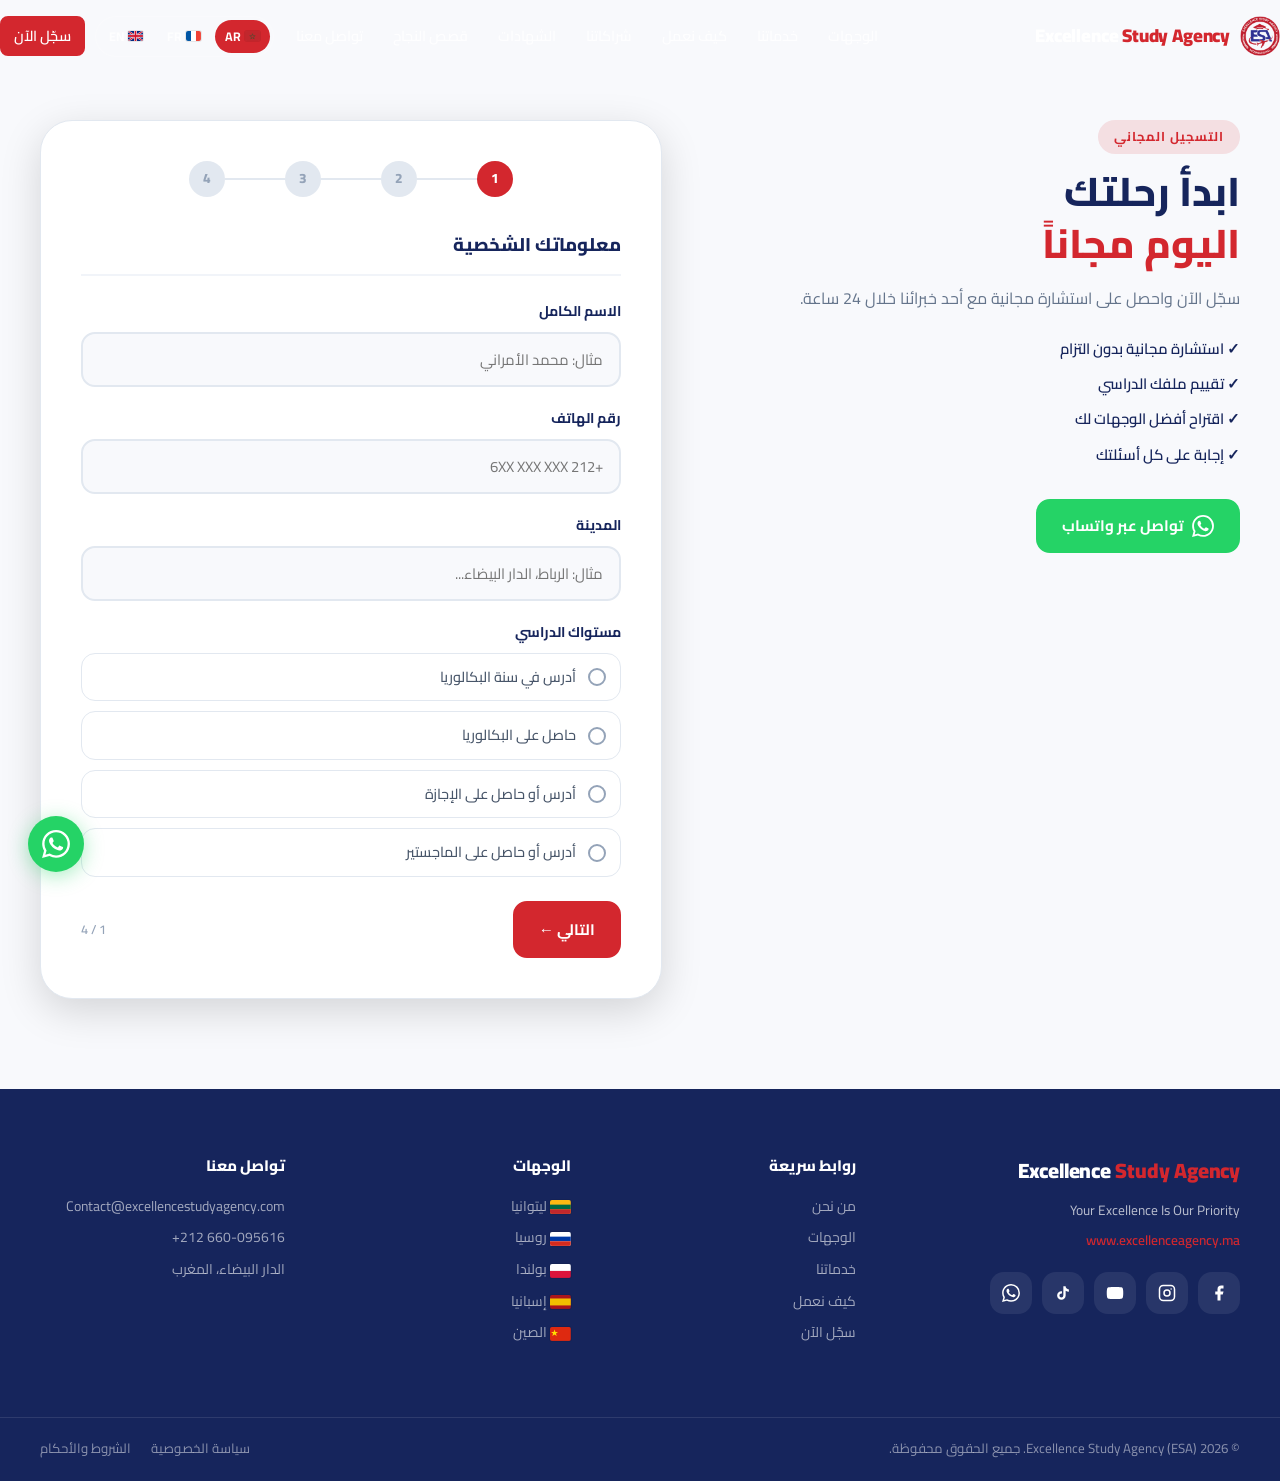
==== apply.html @ 1650008e "Add China as a full study destination, fix awkward homepage headline China was already a real, inclu" ====
<!DOCTYPE html>
<html lang="ar" dir="rtl" data-title-key="nav.cta">
<head>
  <meta charset="UTF-8" />
  <meta name="viewport" content="width=device-width, initial-scale=1.0" />
  <title>سجّل الآن | Excellence Study Agency</title>
  <meta name="description" content="سجّل الآن مجاناً واحصل على استشارة مجانية مع خبراء Excellence Study Agency خلال 24 ساعة." />
  <link rel="preconnect" href="https://fonts.googleapis.com" />
  <link rel="preconnect" href="https://fonts.gstatic.com" crossorigin />
  <link href="https://fonts.googleapis.com/css2?family=Cairo:wght@300;400;500;600;700;800;900&family=Poppins:wght@400;500;600;700;800&display=swap" rel="stylesheet" />
  <link rel="stylesheet" href="css/style.css" />
  <link rel="icon" type="image/png" sizes="32x32" href="img/favicon-32.png" />
  <link rel="icon" type="image/png" sizes="16x16" href="img/favicon-16.png" />
  <link rel="apple-touch-icon" sizes="180x180" href="img/apple-touch-icon.png" />

  <!-- Meta Pixel Code -->
  <script>
  !function(f,b,e,v,n,t,s)
  {if(f.fbq)return;n=f.fbq=function(){n.callMethod?
  n.callMethod.apply(n,arguments):n.queue.push(arguments)};
  if(!f._fbq)f._fbq=n;n.push=n;n.loaded=!0;n.version='2.0';
  n.queue=[];t=b.createElement(e);t.async=!0;
  t.src=v;s=b.getElementsByTagName(e)[0];
  s.parentNode.insertBefore(t,s)}(window, document,'script',
  'https://connect.facebook.net/en_US/fbevents.js');
  fbq('init', 'YOUR_PIXEL_ID');
  fbq('track', 'PageView');
  </script>
  <noscript><img height="1" width="1" style="display:none"
  src="https://www.facebook.com/tr?id=YOUR_PIXEL_ID&ev=PageView&noscript=1" /></noscript>
  <!-- End Meta Pixel Code -->
</head>
<body>

<svg style="display:none" aria-hidden="true">
  <symbol id="flag-lt" viewBox="0 0 3 2"><rect width="3" height="2" fill="#fdb913"/><rect y="0.667" width="3" height="0.667" fill="#006a44"/><rect y="1.333" width="3" height="0.667" fill="#c1272d"/></symbol>
  <symbol id="flag-ru" viewBox="0 0 3 2"><rect width="3" height="2" fill="#fff"/><rect y="0.667" width="3" height="0.667" fill="#0039a6"/><rect y="1.333" width="3" height="0.667" fill="#d52b1e"/></symbol>
  <symbol id="flag-pl" viewBox="0 0 3 2"><rect width="3" height="1" fill="#fff"/><rect y="1" width="3" height="1" fill="#dc143c"/></symbol>
  <symbol id="flag-es" viewBox="0 0 3 2"><rect width="3" height="2" fill="#aa151b"/><rect y="0.5" width="3" height="1" fill="#f1bf00"/></symbol>
  <symbol id="flag-de" viewBox="0 0 3 2"><rect width="3" height="0.667" fill="#000"/><rect y="0.667" width="3" height="0.667" fill="#dd0000"/><rect y="1.333" width="3" height="0.667" fill="#ffce00"/></symbol>
  <symbol id="flag-fr" viewBox="0 0 3 2"><rect width="1" height="2" fill="#0055a4"/><rect x="1" width="1" height="2" fill="#fff"/><rect x="2" width="1" height="2" fill="#ef4135"/></symbol>
  <symbol id="flag-ro" viewBox="0 0 3 2"><rect width="1" height="2" fill="#002b7f"/><rect x="1" width="1" height="2" fill="#fcd116"/><rect x="2" width="1" height="2" fill="#ce1126"/></symbol>
  <symbol id="flag-tr" viewBox="0 0 3 2"><rect width="3" height="2" fill="#e30a17"/><circle cx="1.15" cy="1" r="0.5" fill="#fff"/><circle cx="1.3" cy="1" r="0.42" fill="#e30a17"/><polygon points="1.75,1 1.9,1.08 1.86,0.9 2,0.78 1.82,0.76 1.75,0.6 1.68,0.76 1.5,0.78 1.64,0.9 1.6,1.08" fill="#fff"/></symbol>
  <symbol id="flag-cy" viewBox="0 0 3 2"><rect width="3" height="2" fill="#fff"/><path d="M0.8,1.3 Q1.0,0.8 1.4,0.9 Q1.7,0.85 1.9,1.0 Q2.15,0.95 2.3,1.1 Q2.1,1.25 1.9,1.2 Q1.6,1.35 1.3,1.25 Q1.0,1.4 0.8,1.3 Z" fill="#d57800"/></symbol>
  <symbol id="flag-ma" viewBox="0 0 3 2"><rect width="3" height="2" fill="#c1272d"/><polygon points="1.5,0.55 1.63,0.95 2.05,0.95 1.71,1.19 1.84,1.6 1.5,1.35 1.16,1.6 1.29,1.19 0.95,0.95 1.37,0.95" fill="none" stroke="#006233" stroke-width="0.07"/></symbol>
  <symbol id="flag-cn" viewBox="0 0 3 2"><rect width="3" height="2" fill="#de2910"/><polygon points="0.65,0.35 0.78,0.72 1.15,0.72 0.85,0.92 0.97,1.28 0.65,1.07 0.33,1.28 0.45,0.92 0.15,0.72 0.52,0.72" fill="#ffde00"/></symbol>
  <symbol id="flag-gb" viewBox="0 0 3 2"><rect width="3" height="2" fill="#00247d"/><polygon points="0,0 0.3,0 3,1.75 3,2 2.7,2 0,0.25" fill="#fff"/><polygon points="3,0 2.7,0 0,1.75 0,2 0.3,2 3,0.25" fill="#fff"/><polygon points="0,0 0.15,0 3,1.85 3,2 2.85,2 0,0.15" fill="#cf142b"/><polygon points="3,0 2.85,0 0,1.85 0,2 0.15,2 3,0.15" fill="#cf142b"/><rect x="1.2" width="0.6" height="2" fill="#fff"/><rect y="0.7" width="3" height="0.6" fill="#fff"/><rect x="1.32" width="0.36" height="2" fill="#cf142b"/><rect y="0.82" width="3" height="0.36" fill="#cf142b"/></symbol>
</svg>

<header id="navbar" class="navbar">
  <div class="container nav-inner">
    <a href="index.html" class="logo">
      <img src="img/logo.png" alt="Excellence Study Agency" class="logo-img" />
      <span class="logo-text">Excellence <span class="logo-accent">Study Agency</span></span>
    </a>
    <nav class="nav-links" id="navLinks">
      <a href="destinations.html" data-i18n="nav.destinations">الوجهات</a>
      <a href="services.html" data-i18n="nav.services">خدماتنا</a>
      <a href="how-it-works.html" data-i18n="nav.how">كيف نعمل</a>
      <a href="partners.html" data-i18n="nav.partners">شراكاتنا</a>
      <a href="certificates.html" data-i18n="nav.certificates">الشهادات</a>
      <a href="testimonials.html" data-i18n="nav.testimonials">قصص النجاح</a>
      <a href="contact.html" data-i18n="nav.contact">تواصل معنا</a>
      <div class="lang-switch">
        <button type="button" data-lang="ar" aria-label="العربية"><svg class="flag-icon"><use href="#flag-ma"/></svg> AR</button>
        <button type="button" data-lang="fr" aria-label="Français"><svg class="flag-icon"><use href="#flag-fr"/></svg> FR</button>
        <button type="button" data-lang="en" aria-label="English"><svg class="flag-icon"><use href="#flag-gb"/></svg> EN</button>
      </div>
      <a href="apply.html" class="btn btn-primary btn-sm" data-i18n="nav.cta">سجّل الآن</a>
    </nav>
    <button class="hamburger" id="hamburger" aria-label="القائمة">
      <span></span><span></span><span></span>
    </button>
  </div>
</header>

<!-- ====== APPLICATION FORM ====== -->
<section class="apply-section section" style="padding-top:calc(var(--nav-h) + 48px)">
  <div class="container">
    <div class="apply-wrap">
      <div class="apply-info">
        <div class="section-tag" data-i18n="apply.tag">التسجيل المجاني</div>
        <h2 class="section-title" data-i18n-html="apply.title.html">ابدأ رحلتك<br /><span class="text-gold">اليوم مجاناً</span></h2>
        <p data-i18n="apply.desc">سجّل الآن واحصل على استشارة مجانية مع أحد خبرائنا خلال 24 ساعة.</p>
        <ul class="apply-perks">
          <li data-i18n="apply.perk1">✓ استشارة مجانية بدون التزام</li>
          <li data-i18n="apply.perk2">✓ تقييم ملفك الدراسي</li>
          <li data-i18n="apply.perk3">✓ اقتراح أفضل الوجهات لك</li>
          <li data-i18n="apply.perk4">✓ إجابة على كل أسئلتك</li>
        </ul>
        <div class="apply-contact">
          <a href="https://wa.me/212660095616" class="btn btn-whatsapp" target="_blank">
            <svg width="22" height="22" viewBox="0 0 24 24" fill="currentColor"><path d="M17.472 14.382c-.297-.149-1.758-.867-2.03-.967-.273-.099-.471-.148-.67.15-.197.297-.767.966-.94 1.164-.173.199-.347.223-.644.075-.297-.15-1.255-.463-2.39-1.475-.883-.788-1.48-1.761-1.653-2.059-.173-.297-.018-.458.13-.606.134-.133.298-.347.446-.52.149-.174.198-.298.298-.497.099-.198.05-.371-.025-.52-.075-.149-.669-1.612-.916-2.207-.242-.579-.487-.5-.669-.51-.173-.008-.371-.01-.57-.01-.198 0-.52.074-.792.372-.272.297-1.04 1.016-1.04 2.479 0 1.462 1.065 2.875 1.213 3.074.149.198 2.096 3.2 5.077 4.487.709.306 1.262.489 1.694.625.712.227 1.36.195 1.871.118.571-.085 1.758-.719 2.006-1.413.248-.694.248-1.289.173-1.413-.074-.124-.272-.198-.57-.347m-5.421 7.403h-.004a9.87 9.87 0 01-5.031-1.378l-.361-.214-3.741.982.998-3.648-.235-.374a9.86 9.86 0 01-1.51-5.26c.001-5.45 4.436-9.884 9.888-9.884 2.64 0 5.122 1.03 6.988 2.898a9.825 9.825 0 012.893 6.994c-.003 5.45-4.437 9.884-9.885 9.884m8.413-18.297A11.815 11.815 0 0012.05 0C5.495 0 .16 5.335.157 11.892c0 2.096.547 4.142 1.588 5.945L.057 24l6.305-1.654a11.882 11.882 0 005.683 1.448h.005c6.554 0 11.89-5.335 11.893-11.893a11.821 11.821 0 00-3.48-8.413z"/></svg>
            <span data-i18n="apply.whatsapp">تواصل عبر واتساب</span>
          </a>
        </div>
      </div>

      <!-- MULTI-STEP FORM -->
      <div class="apply-form-wrap">
        <div class="form-steps-indicator">
          <div class="step-dot active" data-step="1">1</div>
          <div class="step-line"></div>
          <div class="step-dot" data-step="2">2</div>
          <div class="step-line"></div>
          <div class="step-dot" data-step="3">3</div>
          <div class="step-line"></div>
          <div class="step-dot" data-step="4">4</div>
        </div>

        <form id="applyForm" novalidate>

          <!-- STEP 1 -->
          <div class="form-step active" data-step="1">
            <h3 class="form-step-title" data-i18n="form.step1.title">معلوماتك الشخصية</h3>
            <div class="form-group">
              <label for="fullName" data-i18n="form.fullName.label">الاسم الكامل <span class="required">*</span></label>
              <input type="text" id="fullName" name="fullName" data-i18n-placeholder="form.fullName.placeholder" placeholder="مثال: محمد الأمراني" required />
            </div>
            <div class="form-group">
              <label for="phone" data-i18n="form.phone.label">رقم الهاتف <span class="required">*</span></label>
              <input type="tel" id="phone" name="phone" data-i18n-placeholder="form.phone.placeholder" placeholder="+212 6XX XXX XXX" required />
            </div>
            <div class="form-group">
              <label for="city" data-i18n="form.city.label">المدينة <span class="required">*</span></label>
              <input type="text" id="city" name="city" data-i18n-placeholder="form.city.placeholder" placeholder="مثال: الرباط، الدار البيضاء..." required />
            </div>
            <div class="form-group">
              <label data-i18n="form.educLevel.label">مستواك الدراسي <span class="required">*</span></label>
              <div class="radio-group">
                <label class="radio-option">
                  <input type="radio" name="educLevel" value="bac_student" required />
                  <span class="radio-custom"></span>
                  <span data-i18n="form.educLevel.o1">أدرس في سنة البكالوريا</span>
                </label>
                <label class="radio-option">
                  <input type="radio" name="educLevel" value="bac_holder" />
                  <span class="radio-custom"></span>
                  <span data-i18n="form.educLevel.o2">حاصل على البكالوريا</span>
                </label>
                <label class="radio-option">
                  <input type="radio" name="educLevel" value="license" />
                  <span class="radio-custom"></span>
                  <span data-i18n="form.educLevel.o3">أدرس أو حاصل على الإجازة</span>
                </label>
                <label class="radio-option">
                  <input type="radio" name="educLevel" value="master" />
                  <span class="radio-custom"></span>
                  <span data-i18n="form.educLevel.o4">أدرس أو حاصل على الماجستير</span>
                </label>
              </div>
            </div>
            <div class="form-nav">
              <button type="button" class="btn btn-primary next-step" data-i18n="form.next">التالي ←</button>
              <span class="step-counter">1 / 4</span>
            </div>
          </div>

          <!-- STEP 2 -->
          <div class="form-step" data-step="2">
            <h3 class="form-step-title" data-i18n="form.step2.title">الوجهة والتخصص</h3>
            <div class="form-group">
              <label data-i18n="form.destination.label">الوجهة الدراسية المفضلة <span class="required">*</span></label>
              <div class="checkbox-group">
                <label class="checkbox-option">
                  <input type="checkbox" name="destination" value="lithuania" />
                  <span class="check-custom"></span>
                  <svg class="flag-icon"><use href="#flag-lt"/></svg>
                  <span data-i18n="form.destination.o1">ليتوانيا</span>
                </label>
                <label class="checkbox-option">
                  <input type="checkbox" name="destination" value="russia" />
                  <span class="check-custom"></span>
                  <svg class="flag-icon"><use href="#flag-ru"/></svg>
                  <span data-i18n="form.destination.o2">روسيا</span>
                </label>
                <label class="checkbox-option">
                  <input type="checkbox" name="destination" value="poland" />
                  <span class="check-custom"></span>
                  <svg class="flag-icon"><use href="#flag-pl"/></svg>
                  <span data-i18n="form.destination.o3">بولندا</span>
                </label>
                <label class="checkbox-option">
                  <input type="checkbox" name="destination" value="spain" />
                  <span class="check-custom"></span>
                  <svg class="flag-icon"><use href="#flag-es"/></svg>
                  <span data-i18n="form.destination.o4">إسبانيا</span>
                </label>
                <label class="checkbox-option">
                  <input type="checkbox" name="destination" value="china" />
                  <span class="check-custom"></span>
                  <svg class="flag-icon"><use href="#flag-cn"/></svg>
                  <span data-i18n="dest.cn.name">الصين</span>
                </label>
                <label class="checkbox-option">
                  <input type="checkbox" name="destination" value="other" />
                  <span class="check-custom"></span>
                  <span data-i18n="form.destination.o5">وجهة أخرى</span>
                </label>
              </div>
            </div>
            <div class="form-group">
              <label for="specialty" data-i18n="form.specialty.label">التخصص المرغوب <span class="required">*</span></label>
              <select id="specialty" name="specialty" required>
                <option value="" data-i18n="form.specialty.placeholder">-- اختر التخصص --</option>
                <option value="medicine" data-i18n="form.specialty.o1">الطب البشري</option>
                <option value="dentistry" data-i18n="form.specialty.o2">طب الأسنان</option>
                <option value="pharmacy" data-i18n="form.specialty.o3">الصيدلة</option>
                <option value="engineering" data-i18n="form.specialty.o4">الهندسة</option>
                <option value="it" data-i18n="form.specialty.o5">تقنية المعلومات</option>
                <option value="business" data-i18n="form.specialty.o6">الأعمال والاقتصاد</option>
                <option value="law" data-i18n="form.specialty.o7">القانون والشريعة</option>
                <option value="arts" data-i18n="form.specialty.o8">الفنون والتصميم</option>
                <option value="tourism" data-i18n="form.specialty.o9">السياحة والفندقة</option>
                <option value="other" data-i18n="form.specialty.o10">تخصص آخر</option>
              </select>
            </div>
            <div class="form-nav">
              <button type="button" class="btn btn-outline prev-step" data-i18n="form.prev">→ السابق</button>
              <button type="button" class="btn btn-primary next-step" data-i18n="form.next">التالي ←</button>
              <span class="step-counter">2 / 4</span>
            </div>
          </div>

          <!-- STEP 3 -->
          <div class="form-step" data-step="3">
            <h3 class="form-step-title" data-i18n="form.step3.title">التوقيت والميزانية</h3>
            <div class="form-group">
              <label data-i18n="form.startDate.label">موعد الدراسة المتوقع <span class="required">*</span></label>
              <div class="radio-group">
                <label class="radio-option">
                  <input type="radio" name="startDate" value="2026_sept" required />
                  <span class="radio-custom"></span>
                  <span data-i18n="form.startDate.o1">سبتمبر 2026</span>
                </label>
                <label class="radio-option">
                  <input type="radio" name="startDate" value="2027_feb" />
                  <span class="radio-custom"></span>
                  <span data-i18n="form.startDate.o2">فبراير 2027</span>
                </label>
                <label class="radio-option">
                  <input type="radio" name="startDate" value="2027_sept" />
                  <span class="radio-custom"></span>
                  <span data-i18n="form.startDate.o3">سبتمبر 2027</span>
                </label>
                <label class="radio-option">
                  <input type="radio" name="startDate" value="not_sure" />
                  <span class="radio-custom"></span>
                  <span data-i18n="form.startDate.o4">لم أحدد بعد</span>
                </label>
              </div>
            </div>
            <div class="form-group">
              <label data-i18n="form.budget.label">الميزانية السنوية المتاحة (رسوم + معيشة) <span class="required">*</span></label>
              <div class="radio-group">
                <label class="radio-option">
                  <input type="radio" name="budget" value="low" required />
                  <span class="radio-custom"></span>
                  <span data-i18n="form.budget.o1">أقل من 3000 دولار</span>
                </label>
                <label class="radio-option">
                  <input type="radio" name="budget" value="mid" />
                  <span class="radio-custom"></span>
                  <span data-i18n="form.budget.o2">من 3000 إلى 6000 دولار</span>
                </label>
                <label class="radio-option">
                  <input type="radio" name="budget" value="high" />
                  <span class="radio-custom"></span>
                  <span data-i18n="form.budget.o3">أكثر من 6000 دولار</span>
                </label>
                <label class="radio-option">
                  <input type="radio" name="budget" value="flexible" />
                  <span class="radio-custom"></span>
                  <span data-i18n="form.budget.o4">مرن حسب الوجهة</span>
                </label>
              </div>
            </div>
            <div class="form-nav">
              <button type="button" class="btn btn-outline prev-step" data-i18n="form.prev">→ السابق</button>
              <button type="button" class="btn btn-primary next-step" data-i18n="form.next">التالي ←</button>
              <span class="step-counter">3 / 4</span>
            </div>
          </div>

          <!-- STEP 4 -->
          <div class="form-step" data-step="4">
            <h3 class="form-step-title" data-i18n="form.step4.title">معلومات إضافية</h3>
            <div class="form-group">
              <label data-i18n="form.source.label">كيف عرفت عن Excellence Study Agency؟</label>
              <div class="radio-group">
                <label class="radio-option">
                  <input type="radio" name="source" value="facebook" />
                  <span class="radio-custom"></span>
                  <span data-i18n="form.source.o1">فيسبوك / إنستغرام</span>
                </label>
                <label class="radio-option">
                  <input type="radio" name="source" value="friend" />
                  <span class="radio-custom"></span>
                  <span data-i18n="form.source.o2">توصية من صديق أو عائلة</span>
                </label>
                <label class="radio-option">
                  <input type="radio" name="source" value="tiktok" />
                  <span class="radio-custom"></span>
                  <span data-i18n="form.source.o3">تيك توك</span>
                </label>
                <label class="radio-option">
                  <input type="radio" name="source" value="google" />
                  <span class="radio-custom"></span>
                  <span data-i18n="form.source.o4">بحث في جوجل</span>
                </label>
                <label class="radio-option">
                  <input type="radio" name="source" value="other" />
                  <span class="radio-custom"></span>
                  <span data-i18n="form.source.o5">مصدر آخر</span>
                </label>
              </div>
            </div>
            <div class="form-group">
              <label for="notes" data-i18n="form.notes.label">أسئلة أو ملاحظات إضافية</label>
              <textarea id="notes" name="notes" rows="4" data-i18n-placeholder="form.notes.placeholder" placeholder="اكتب هنا أي سؤال تريد طرحه أو معلومات إضافية..."></textarea>
            </div>
            <div class="form-group">
              <label class="checkbox-option privacy-check">
                <input type="checkbox" name="privacy" required />
                <span class="check-custom"></span>
                <span data-i18n-html="form.privacy.html">أوافق على <a href="#">سياسة الخصوصية</a> وأن يتواصل معي فريق Excellence Study Agency</span>
              </label>
            </div>
            <div class="form-nav">
              <button type="button" class="btn btn-outline prev-step" data-i18n="form.prev">→ السابق</button>
              <button type="submit" class="btn btn-primary btn-submit" data-i18n="form.submit">
                أرسل طلبي الآن 🚀
              </button>
              <span class="step-counter">4 / 4</span>
            </div>
          </div>

          <!-- SUCCESS -->
          <div class="form-success" id="formSuccess">
            <div class="success-icon">🎉</div>
            <h3 data-i18n="form.success.title">تم استلام طلبك!</h3>
            <p data-i18n-html="form.success.text.html">شكراً <span id="successName"></span>! سيتواصل معك أحد مستشارينا خلال 24 ساعة على رقم هاتفك.</p>
            <a href="https://wa.me/212660095616" class="btn btn-whatsapp" target="_blank" data-i18n="form.success.whatsapp">
              تواصل معنا الآن على واتساب
            </a>
          </div>

        </form>
      </div>
    </div>
  </div>
</section>

<footer class="footer">
  <div class="container footer-inner">
    <div class="footer-brand">
      <span class="logo-text footer-logo">Excellence <span class="logo-accent">Study Agency</span></span>
      <p data-i18n="footer.tagline">Your Excellence Is Our Priority</p>
      <p class="footer-site">www.excellenceagency.ma</p>
      <div class="footer-social">
        <a href="#" class="social-btn" aria-label="فيسبوك" target="_blank">
          <svg width="18" height="18" viewBox="0 0 24 24" fill="currentColor"><path d="M18 2h-3a5 5 0 00-5 5v3H7v4h3v8h4v-8h3l1-4h-4V7a1 1 0 011-1h3z"/></svg>
        </a>
        <a href="#" class="social-btn" aria-label="إنستغرام" target="_blank">
          <svg width="18" height="18" viewBox="0 0 24 24" fill="none" stroke="currentColor" stroke-width="2"><rect x="2" y="2" width="20" height="20" rx="5"/><circle cx="12" cy="12" r="4"/><circle cx="17.5" cy="6.5" r="1" fill="currentColor" stroke="none"/></svg>
        </a>
        <a href="https://www.youtube.com/@excellence_agency" class="social-btn" aria-label="يوتيوب" target="_blank">
          <svg width="18" height="18" viewBox="0 0 24 24" fill="currentColor"><path d="M22.54 6.42a2.78 2.78 0 00-1.95-1.96C18.88 4 12 4 12 4s-6.88 0-8.59.46a2.78 2.78 0 00-1.95 1.96A29 29 0 001 12a29 29 0 00.46 5.58a2.78 2.78 0 001.95 1.95C5.12 20 12 20 12 20s6.88 0 8.59-.47a2.78 2.78 0 001.95-1.95A29 29 0 0023 12a29 29 0 00-.46-5.58z"/><polygon points="9.75 15.02 15.5 12 9.75 8.98 9.75 15.02" fill="white"/></svg>
        </a>
        <a href="#" class="social-btn" aria-label="تيك توك" target="_blank">
          <svg width="18" height="18" viewBox="0 0 24 24" fill="currentColor"><path d="M16.6 5.82s.51.5 0 0A4.278 4.278 0 0115.54 3h-3.09v12.4a2.592 2.592 0 01-2.59 2.5c-1.42 0-2.6-1.16-2.6-2.6 0-1.72 1.66-3.01 3.37-2.48V9.66c-3.45-.46-6.47 2.22-6.47 5.64 0 3.33 2.76 5.7 5.69 5.7 3.14 0 5.69-2.55 5.69-5.7V9.01a7.35 7.35 0 004.3 1.38V7.3s-1.88.09-3.24-1.48z"/></svg>
        </a>
        <a href="https://wa.me/212660095616" class="social-btn" aria-label="واتساب" target="_blank">
          <svg width="18" height="18" viewBox="0 0 24 24" fill="currentColor"><path d="M17.472 14.382c-.297-.149-1.758-.867-2.03-.967-.273-.099-.471-.148-.67.15-.197.297-.767.966-.94 1.164-.173.199-.347.223-.644.075-.297-.15-1.255-.463-2.39-1.475-.883-.788-1.48-1.761-1.653-2.059-.173-.297-.018-.458.13-.606.134-.133.298-.347.446-.52.149-.174.198-.298.298-.497.099-.198.05-.371-.025-.52-.075-.149-.669-1.612-.916-2.207-.242-.579-.487-.5-.669-.51-.173-.008-.371-.01-.57-.01-.198 0-.52.074-.792.372-.272.297-1.04 1.016-1.04 2.479 0 1.462 1.065 2.875 1.213 3.074.149.198 2.096 3.2 5.077 4.487.709.306 1.262.489 1.694.625.712.227 1.36.195 1.871.118.571-.085 1.758-.719 2.006-1.413.248-.694.248-1.289.173-1.413-.074-.124-.272-.198-.57-.347m-5.421 7.403h-.004a9.87 9.87 0 01-5.031-1.378l-.361-.214-3.741.982.998-3.648-.235-.374a9.86 9.86 0 01-1.51-5.26c.001-5.45 4.436-9.884 9.888-9.884 2.64 0 5.122 1.03 6.988 2.898a9.825 9.825 0 012.893 6.994c-.003 5.45-4.437 9.884-9.885 9.884m8.413-18.297A11.815 11.815 0 0012.05 0C5.495 0 .16 5.335.157 11.892c0 2.096.547 4.142 1.588 5.945L.057 24l6.305-1.654a11.882 11.882 0 005.683 1.448h.005c6.554 0 11.89-5.335 11.893-11.893a11.821 11.821 0 00-3.48-8.413z"/></svg>
        </a>
      </div>    </div>
    <div class="footer-links">
      <h4 data-i18n="footer.links.title">روابط سريعة</h4>
      <a href="index.html#about" data-i18n="footer.links.about">من نحن</a>
      <a href="destinations.html" data-i18n="footer.links.dest">الوجهات</a>
      <a href="services.html" data-i18n="footer.links.services">خدماتنا</a>
      <a href="how-it-works.html" data-i18n="footer.links.how">كيف نعمل</a>
      <a href="apply.html" data-i18n="footer.links.apply">سجّل الآن</a>
    </div>
    <div class="footer-links">
      <h4 data-i18n="footer.dest.title">الوجهات</h4>
      <a href="destinations.html"><svg class="flag-icon"><use href="#flag-lt"/></svg> <span data-i18n="dest.lt.name">ليتوانيا</span></a>
      <a href="destinations.html"><svg class="flag-icon"><use href="#flag-ru"/></svg> <span data-i18n="dest.ru.name">روسيا</span></a>
      <a href="destinations.html"><svg class="flag-icon"><use href="#flag-pl"/></svg> <span data-i18n="dest.pl.name">بولندا</span></a>
      <a href="destinations.html"><svg class="flag-icon"><use href="#flag-es"/></svg> <span data-i18n="dest.es.name">إسبانيا</span></a>
      <a href="destinations.html"><svg class="flag-icon"><use href="#flag-cn"/></svg> <span data-i18n="dest.cn.name">الصين</span></a>
    </div>
    <div class="footer-contact">
      <h4 data-i18n="footer.contact.title">تواصل معنا</h4>
      <p>Contact@excellencestudyagency.com</p>
      <p dir="ltr">+212 660-095616</p>
      <p data-i18n="contact.address.value">الدار البيضاء، المغرب</p>
    </div>
  </div>
  <div class="footer-bottom">
    <div class="container">
      <p data-i18n="footer.copyright">© 2026 Excellence Study Agency (ESA). جميع الحقوق محفوظة.</p>
      <div class="footer-bottom-links">
        <a href="privacy.html" data-i18n="footer.privacy">سياسة الخصوصية</a>
        <a href="terms.html" data-i18n="footer.terms">الشروط والأحكام</a>
      </div>
    </div>
  </div>
</footer>

<a href="https://wa.me/212660095616" class="whatsapp-float" target="_blank" aria-label="واتساب">
  <svg width="28" height="28" viewBox="0 0 24 24" fill="currentColor"><path d="M17.472 14.382c-.297-.149-1.758-.867-2.03-.967-.273-.099-.471-.148-.67.15-.197.297-.767.966-.94 1.164-.173.199-.347.223-.644.075-.297-.15-1.255-.463-2.39-1.475-.883-.788-1.48-1.761-1.653-2.059-.173-.297-.018-.458.13-.606.134-.133.298-.347.446-.52.149-.174.198-.298.298-.497.099-.198.05-.371-.025-.52-.075-.149-.669-1.612-.916-2.207-.242-.579-.487-.5-.669-.51-.173-.008-.371-.01-.57-.01-.198 0-.52.074-.792.372-.272.297-1.04 1.016-1.04 2.479 0 1.462 1.065 2.875 1.213 3.074.149.198 2.096 3.2 5.077 4.487.709.306 1.262.489 1.694.625.712.227 1.36.195 1.871.118.571-.085 1.758-.719 2.006-1.413.248-.694.248-1.289.173-1.413-.074-.124-.272-.198-.57-.347m-5.421 7.403h-.004a9.87 9.87 0 01-5.031-1.378l-.361-.214-3.741.982.998-3.648-.235-.374a9.86 9.86 0 01-1.51-5.26c.001-5.45 4.436-9.884 9.888-9.884 2.64 0 5.122 1.03 6.988 2.898a9.825 9.825 0 012.893 6.994c-.003 5.45-4.437 9.884-9.885 9.884m8.413-18.297A11.815 11.815 0 0012.05 0C5.495 0 .16 5.335.157 11.892c0 2.096.547 4.142 1.588 5.945L.057 24l6.305-1.654a11.882 11.882 0 005.683 1.448h.005c6.554 0 11.89-5.335 11.893-11.893a11.821 11.821 0 00-3.48-8.413z"/></svg>
</a>

<script src="js/i18n.js"></script>
<script src="js/script.js"></script>
</body>
</html>
---- css/style.css ----
/* ============================================
   Excellence Agency - Main Stylesheet
   RTL Arabic | Modern Education Platform
   ============================================ */

/* -- Variables -- */
:root {
  --navy:        #16255c;
  --navy-light:  #253c85;
  --gold:        #d3272e;
  --gold-light:  #ee4b4f;
  --red:         #d3272e;
  --white:       #ffffff;
  --off-white:   #f8f9fc;
  --gray-100:    #f1f4f9;
  --gray-200:    #e2e8f0;
  --gray-400:    #94a3b8;
  --gray-600:    #475569;
  --gray-800:    #1e293b;
  --text:        #1e293b;
  --text-muted:  #64748b;

  --radius-sm:   8px;
  --radius:      14px;
  --radius-lg:   22px;
  --radius-xl:   32px;

  --shadow-sm:   0 1px 3px rgba(0,0,0,.08), 0 1px 2px rgba(0,0,0,.05);
  --shadow:      0 4px 16px rgba(0,0,0,.10);
  --shadow-lg:   0 12px 40px rgba(0,0,0,.15);
  --shadow-gold: 0 8px 32px rgba(211,39,46,.25);

  --transition:  all .3s cubic-bezier(.4,0,.2,1);
  --nav-h:       72px;
}

/* -- Reset & Base -- */
*, *::before, *::after { box-sizing: border-box; margin: 0; padding: 0; }

html { scroll-behavior: smooth; font-size: 16px; }

body {
  font-family: 'Cairo', sans-serif;
  color: var(--text);
  background: var(--white);
  direction: rtl;
  text-align: right;
  line-height: 1.7;
  overflow-x: hidden;
}

img { max-width: 100%; display: block; }
a { text-decoration: none; color: inherit; transition: var(--transition); }
ul { list-style: none; }
input, select, textarea, button { font-family: 'Cairo', sans-serif; }

/* -- Container -- */
.container {
  width: min(1200px, 100% - 2rem);
  margin-inline: auto;
}

/* -- Section Defaults -- */
.section { padding-block: 90px; }

.section-header {
  text-align: center;
  margin-bottom: 56px;
}

.section-tag {
  display: inline-flex;
  align-items: center;
  gap: 8px;
  background: rgba(211,39,46,.12);
  color: var(--gold);
  font-size: .8rem;
  font-weight: 700;
  letter-spacing: .08em;
  text-transform: uppercase;
  padding: 6px 16px;
  border-radius: 100px;
  margin-bottom: 12px;
}

.section-title {
  font-size: clamp(1.7rem, 4vw, 2.5rem);
  font-weight: 800;
  line-height: 1.3;
  color: var(--navy);
  margin-bottom: 14px;
}

.section-subtitle {
  color: var(--text-muted);
  font-size: 1.05rem;
  max-width: 520px;
  margin-inline: auto;
}

.text-gold { color: var(--gold); }

/* -- Buttons -- */
.btn {
  display: inline-flex;
  align-items: center;
  gap: 8px;
  padding: 12px 24px;
  border-radius: var(--radius);
  font-family: 'Cairo', sans-serif;
  font-weight: 700;
  font-size: .95rem;
  cursor: pointer;
  border: 2px solid transparent;
  transition: var(--transition);
  white-space: nowrap;
}

.btn-primary {
  background: var(--gold);
  color: var(--white);
  border-color: var(--gold);
}
.btn-primary:hover {
  background: var(--gold-light);
  border-color: var(--gold-light);
  transform: translateY(-2px);
  box-shadow: var(--shadow-gold);
}

.btn-outline {
  background: transparent;
  color: var(--navy);
  border-color: var(--navy);
}
.btn-outline:hover {
  background: var(--navy);
  color: var(--white);
  transform: translateY(-2px);
}

.btn-whatsapp {
  background: #25d366;
  color: var(--white);
  border-color: #25d366;
}
.btn-whatsapp:hover {
  background: #1ebe5a;
  border-color: #1ebe5a;
  transform: translateY(-2px);
}

.btn-lg { padding: 15px 32px; font-size: 1.05rem; border-radius: var(--radius-lg); }
.btn-sm { padding: 8px 18px; font-size: .87rem; }

/* -- NAVBAR -- */
.navbar {
  position: fixed;
  top: 0;
  inset-inline: 0;
  z-index: 1000;
  height: var(--nav-h);
  display: flex;
  align-items: center;
  transition: var(--transition);
  background: transparent;
}

.navbar.scrolled {
  background: rgba(255,255,255,.97);
  backdrop-filter: blur(12px);
  box-shadow: var(--shadow);
}

.nav-inner {
  display: flex;
  align-items: center;
  justify-content: space-between;
  width: 100%;
}

.logo {
  display: flex;
  align-items: center;
  gap: 10px;
}

.logo-img {
  width: 40px;
  height: 40px;
  object-fit: contain;
}

.logo-text {
  font-size: 1.15rem;
  font-weight: 900;
  color: var(--white);
  transition: var(--transition);
  letter-spacing: -.01em;
  white-space: nowrap;
}

.navbar.scrolled .logo-text { color: var(--navy); }

.logo-accent { color: var(--gold); }

.nav-links {
  display: flex;
  align-items: center;
  gap: 6px;
}

.nav-links a {
  font-size: .9rem;
  font-weight: 600;
  color: rgba(255,255,255,.85);
  padding: 6px 12px;
  border-radius: var(--radius-sm);
  transition: var(--transition);
}

.nav-links a:hover { color: var(--white); background: rgba(255,255,255,.12); }

.navbar.scrolled .nav-links a { color: var(--gray-600); }
.navbar.scrolled .nav-links a:hover { color: var(--navy); background: var(--gray-100); }

.nav-links a.btn-primary,
.navbar.scrolled .nav-links a.btn-primary {
  color: var(--white);
  background: var(--gold);
}
.nav-links a.btn-primary:hover,
.navbar.scrolled .nav-links a.btn-primary:hover {
  color: var(--white);
  background: var(--gold-light);
}

.hamburger {
  display: none;
  flex-direction: column;
  gap: 5px;
  background: none;
  border: none;
  cursor: pointer;
  padding: 6px;
}
.hamburger span {
  display: block;
  width: 26px;
  height: 2.5px;
  background: var(--white);
  border-radius: 2px;
  transition: var(--transition);
}
.navbar.scrolled .hamburger span { background: var(--navy); }

/* -- HERO -- */
.hero {
  position: relative;
  min-height: 100vh;
  display: flex;
  align-items: center;
  overflow: hidden;
  padding-block: calc(var(--nav-h) + 40px) 80px;
}

.hero-bg {
  position: absolute;
  inset: 0;
  background: linear-gradient(135deg, var(--navy) 0%, #0a1f44 40%, #1a3a6b 100%);
  z-index: 0;
}

.hero-slider {
  position: absolute;
  inset: 0;
  overflow: hidden;
}

.hero-slide {
  position: absolute;
  inset: 0;
  background-size: cover;
  background-position: center;
  opacity: 0;
}

.hero-slide.active {
  opacity: 1;
  animation: heroKenBurns 20s ease-in-out infinite;
}

@keyframes heroKenBurns {
  0% { transform: scale(1) translate(0, 0); }
  50% { transform: scale(1.08) translate(-1%, -1%); }
  100% { transform: scale(1) translate(0, 0); }
}

.hero-overlay {
  position: absolute;
  inset: 0;
  background: radial-gradient(ellipse at 30% 50%, rgba(211,39,46,.18) 0%, transparent 60%),
              radial-gradient(ellipse at 80% 20%, rgba(193,39,45,.14) 0%, transparent 50%),
              linear-gradient(135deg, rgba(13,35,71,.92) 0%, rgba(10,31,68,.82) 45%, rgba(26,58,107,.88) 100%);
}

.hero-shapes {
  position: absolute;
  inset: 0;
  overflow: hidden;
  pointer-events: none;
}

.shape {
  position: absolute;
  border-radius: 50%;
  opacity: .06;
}
.shape-1 {
  width: 600px; height: 600px;
  background: var(--gold);
  top: -200px; left: -200px;
}
.shape-2 {
  width: 400px; height: 400px;
  background: var(--white);
  bottom: -100px; right: -100px;
}
.shape-3 {
  width: 200px; height: 200px;
  background: var(--gold);
  top: 40%; left: 55%;
  opacity: .04;
}

.hero-content {
  position: relative;
  z-index: 1;
  max-width: 680px;
}

.hero-badge {
  display: inline-flex;
  align-items: center;
  gap: 8px;
  background: rgba(255,255,255,.1);
  backdrop-filter: blur(8px);
  border: 1px solid rgba(255,255,255,.2);
  color: rgba(255,255,255,.9);
  font-size: .85rem;
  font-weight: 600;
  padding: 8px 18px;
  border-radius: 100px;
  margin-bottom: 24px;
}

.badge-dot {
  width: 8px; height: 8px;
  background: var(--gold);
  border-radius: 50%;
  animation: pulse 2s infinite;
}

@keyframes pulse {
  0%, 100% { opacity: 1; transform: scale(1); }
  50% { opacity: .6; transform: scale(1.3); }
}

.hero-title {
  font-size: clamp(2.4rem, 6vw, 4rem);
  font-weight: 900;
  color: var(--white);
  line-height: 1.15;
  margin-bottom: 20px;
}

.hero-highlight {
  background: linear-gradient(135deg, var(--gold), var(--gold-light));
  -webkit-background-clip: text;
  -webkit-text-fill-color: transparent;
  background-clip: text;
}

.hero-subtitle {
  font-size: 1.05rem;
  color: rgba(255,255,255,.75);
  margin-bottom: 12px;
  line-height: 1.8;
}

.hero-tagline {
  font-family: 'Cairo', sans-serif;
  font-size: .95rem;
  font-weight: 700;
  font-style: italic;
  color: var(--gold-light);
  letter-spacing: .02em;
  margin-bottom: 32px;
  direction: ltr;
  text-align: right;
}

.hero-actions {
  display: flex;
  flex-wrap: wrap;
  gap: 14px;
  margin-bottom: 40px;
}

.hero-actions .btn-outline {
  color: var(--white);
  border-color: rgba(255,255,255,.4);
}
.hero-actions .btn-outline:hover {
  background: rgba(255,255,255,.12);
  border-color: var(--white);
  color: var(--white);
}

.hero-flags {
  display: flex;
  flex-wrap: wrap;
  gap: 10px;
}

.flag-chip {
  background: rgba(255,255,255,.1);
  border: 1px solid rgba(255,255,255,.2);
  color: rgba(255,255,255,.85);
  padding: 6px 14px;
  border-radius: 100px;
  font-size: .83rem;
  font-weight: 600;
  backdrop-filter: blur(6px);
}

.hero-scroll {
  position: absolute;
  bottom: 32px;
  left: 50%;
  transform: translateX(-50%);
  display: flex;
  flex-direction: column;
  align-items: center;
  gap: 8px;
  color: rgba(255,255,255,.5);
  font-size: .75rem;
  z-index: 1;
}

.hero-trust-badge {
  position: absolute;
  bottom: 120px;
  inset-inline-end: 40px;
  z-index: 2;
  display: flex;
  align-items: center;
  gap: 12px;
  background: rgba(255,255,255,.1);
  backdrop-filter: blur(10px);
  border: 1px solid rgba(255,255,255,.2);
  border-radius: var(--radius-lg);
  padding: 14px 20px;
  animation: floatBadge 4s ease-in-out infinite;
}

.hero-trust-badge-icon {
  width: 44px;
  height: 44px;
  border-radius: 50%;
  background: var(--gold);
  color: var(--white);
  display: flex;
  align-items: center;
  justify-content: center;
  flex-shrink: 0;
}

.hero-trust-badge strong {
  display: block;
  color: var(--white);
  font-size: 1.3rem;
  font-weight: 900;
  line-height: 1;
}

.hero-trust-badge span {
  color: rgba(255,255,255,.7);
  font-size: .78rem;
  font-weight: 600;
}

@keyframes floatBadge {
  0%, 100% { transform: translateY(0); }
  50% { transform: translateY(-10px); }
}

@media (max-width: 1024px) {
  .hero-trust-badge { display: none; }
}

.scroll-indicator {
  width: 24px; height: 40px;
  border: 2px solid rgba(255,255,255,.3);
  border-radius: 12px;
  display: flex;
  align-items: flex-start;
  justify-content: center;
  padding: 5px;
}

.scroll-dot {
  width: 6px; height: 6px;
  background: var(--gold);
  border-radius: 50%;
  animation: scrollDown 1.8s infinite;
}

@keyframes scrollDown {
  0% { transform: translateY(0); opacity: 1; }
  100% { transform: translateY(18px); opacity: 0; }
}

/* -- Animations -- */
.animate-fade-up {
  opacity: 0;
  transform: translateY(30px);
  animation: fadeUp .7s forwards;
}
.delay-1 { animation-delay: .1s; }
.delay-2 { animation-delay: .25s; }
.delay-3 { animation-delay: .4s; }
.delay-4 { animation-delay: .55s; }

@keyframes fadeUp {
  to { opacity: 1; transform: translateY(0); }
}

/* -- STATS BAR -- */
.stats-bar {
  position: relative;
  z-index: 5;
  margin-top: -64px;
  margin-bottom: 40px;
  padding-inline: 1rem;
}

.stats-grid {
  display: grid;
  grid-template-columns: repeat(4, 1fr);
  gap: 4px;
  background: var(--white);
  border-radius: var(--radius-xl);
  box-shadow: var(--shadow-lg);
  padding: 28px 20px;
}

.stat-item {
  display: flex;
  align-items: center;
  gap: 14px;
  padding-inline: 16px;
  border-inline-start: 1px solid var(--gray-200);
}

.stat-item:first-child {
  border-inline-start: none;
}

.stat-icon {
  width: 52px;
  height: 52px;
  flex-shrink: 0;
  border-radius: var(--radius);
  background: linear-gradient(135deg, var(--navy), var(--navy-light));
  color: var(--gold);
  display: flex;
  align-items: center;
  justify-content: center;
}

.stat-number {
  font-size: 1.9rem;
  font-weight: 900;
  color: var(--navy);
  line-height: 1;
  font-variant-numeric: tabular-nums;
}

.stat-plus {
  font-size: 1.4rem;
  font-weight: 900;
  color: var(--gold);
}

.stat-label {
  font-size: .82rem;
  color: var(--text-muted);
  margin-top: 2px;
  font-weight: 600;
}

/* -- ABOUT -- */
.about { background: var(--off-white); }

.about-grid {
  display: grid;
  grid-template-columns: 1fr 1.4fr;
  gap: 64px;
  align-items: center;
}

.about-visual { display: flex; justify-content: center; }

.about-img-wrap {
  position: relative;
  width: 340px;
}

.about-img-placeholder {
  width: 340px;
  height: 400px;
  background: linear-gradient(135deg, var(--navy) 0%, var(--navy-light) 100%);
  border-radius: var(--radius-xl);
  display: flex;
  align-items: center;
  justify-content: center;
  box-shadow: var(--shadow-lg);
}

.about-badge-float {
  position: absolute;
  bottom: -16px;
  left: -16px;
  background: var(--white);
  border-radius: var(--radius);
  padding: 12px 18px;
  display: flex;
  align-items: center;
  gap: 8px;
  box-shadow: var(--shadow-lg);
  font-size: .85rem;
  font-weight: 700;
  color: var(--navy);
}

.about-content { padding-inline-start: 0; }

.about-text {
  color: var(--text-muted);
  font-size: 1rem;
  margin-bottom: 16px;
  line-height: 1.8;
}

.about-features {
  display: grid;
  grid-template-columns: 1fr 1fr;
  gap: 12px;
  margin-top: 28px;
}

.about-feature {
  display: flex;
  align-items: center;
  gap: 10px;
  font-size: .9rem;
  font-weight: 600;
  color: var(--navy);
}

.feature-icon-sm {
  width: 24px; height: 24px;
  background: var(--gold);
  color: var(--white);
  border-radius: 50%;
  display: flex;
  align-items: center;
  justify-content: center;
  font-size: .8rem;
  font-weight: 900;
  flex-shrink: 0;
}

/* -- DESTINATIONS -- */
.destinations { background: var(--white); }

.destinations-grid {
  display: grid;
  grid-template-columns: repeat(3, 1fr);
  gap: 24px;
}

.dest-card {
  border-radius: var(--radius-lg);
  overflow: hidden;
  box-shadow: var(--shadow);
  transition: var(--transition);
  background: var(--white);
  border: 1px solid var(--gray-200);
}

.dest-card:hover {
  transform: translateY(-6px);
  box-shadow: var(--shadow-lg);
}

.dest-img {
  height: 140px;
  background: linear-gradient(135deg, var(--navy) 0%, var(--navy-light) 100%);
  position: relative;
  display: flex;
  align-items: center;
  justify-content: center;
}

.dest-flag {
  font-size: 4rem;
  position: relative;
  z-index: 1;
  filter: drop-shadow(0 4px 12px rgba(0,0,0,.3));
}

.dest-overlay {
  position: absolute;
  inset: 0;
  background: linear-gradient(to bottom, transparent 40%, rgba(13,35,71,.6));
}

.dest-badge {
  position: absolute;
  top: 12px;
  right: 12px;
  background: var(--gold);
  color: var(--white);
  font-size: .72rem;
  font-weight: 800;
  padding: 4px 10px;
  border-radius: 100px;
  z-index: 2;
}

.dest-body { padding: 20px; }

.dest-name {
  font-size: 1.15rem;
  font-weight: 800;
  color: var(--navy);
  margin-bottom: 8px;
}

.dest-desc {
  font-size: .88rem;
  color: var(--text-muted);
  line-height: 1.6;
  margin-bottom: 14px;
}

.dest-tags {
  display: flex;
  flex-wrap: wrap;
  gap: 6px;
  margin-bottom: 14px;
}

.dest-tags li {
  background: var(--gray-100);
  color: var(--navy);
  font-size: .75rem;
  font-weight: 600;
  padding: 4px 10px;
  border-radius: 100px;
}

.dest-info {
  display: flex;
  gap: 12px;
  flex-wrap: wrap;
}

.dest-info span {
  font-size: .78rem;
  color: var(--text-muted);
  font-weight: 500;
}

.dest-more {
  background: linear-gradient(135deg, var(--navy) 0%, var(--navy-light) 100%);
  display: flex;
  align-items: center;
  justify-content: center;
}

.dest-more-content {
  text-align: center;
  color: var(--white);
  padding: 24px;
}

.dest-more-flags {
  font-size: 1.8rem;
  letter-spacing: 4px;
  margin-bottom: 12px;
}

.dest-more-content h3 {
  font-size: 1.15rem;
  font-weight: 800;
  margin-bottom: 8px;
}

.dest-more-content p {
  font-size: .85rem;
  color: rgba(255,255,255,.7);
  margin-bottom: 20px;
}

.dest-more .btn-outline {
  color: var(--white);
  border-color: rgba(255,255,255,.4);
}
.dest-more .btn-outline:hover {
  background: rgba(255,255,255,.15);
  border-color: var(--white);
}

/* -- SERVICES -- */
.services { background: var(--off-white); }

.services-grid {
  display: grid;
  grid-template-columns: repeat(3, 1fr);
  gap: 24px;
}

.service-card {
  background: var(--white);
  border-radius: var(--radius-lg);
  padding: 32px 28px;
  border: 1px solid var(--gray-200);
  transition: var(--transition);
  text-align: center;
}

.service-card:hover {
  transform: translateY(-5px);
  box-shadow: var(--shadow-lg);
  border-color: var(--gold);
}

.service-icon {
  width: 64px; height: 64px;
  background: linear-gradient(135deg, var(--navy), var(--navy-light));
  border-radius: var(--radius);
  display: flex;
  align-items: center;
  justify-content: center;
  margin: 0 auto 20px;
}

.service-icon svg {
  width: 30px; height: 30px;
  stroke: var(--gold);
}

.service-card h3 {
  font-size: 1rem;
  font-weight: 800;
  color: var(--navy);
  margin-bottom: 10px;
}

.service-card p {
  font-size: .87rem;
  color: var(--text-muted);
  line-height: 1.65;
}

/* -- HOW IT WORKS -- */
.how-it-works { background: var(--white); }

.steps-grid {
  display: flex;
  align-items: center;
  gap: 0;
}

.step-card {
  flex: 1;
  text-align: center;
  padding: 36px 24px;
  border-radius: var(--radius-lg);
  background: var(--off-white);
  border: 1px solid var(--gray-200);
  transition: var(--transition);
  position: relative;
}

.step-card:hover {
  background: var(--navy);
  border-color: var(--navy);
  transform: translateY(-4px);
  box-shadow: var(--shadow-lg);
}

.step-card:hover .step-num,
.step-card:hover h3,
.step-card:hover p { color: var(--white); }

.step-num {
  font-size: 2.5rem;
  font-weight: 900;
  color: var(--gray-200);
  line-height: 1;
  margin-bottom: 4px;
  transition: var(--transition);
}

.step-icon {
  font-size: 2.2rem;
  margin-bottom: 14px;
  display: block;
}

.step-card h3 {
  font-size: 1rem;
  font-weight: 800;
  color: var(--navy);
  margin-bottom: 10px;
  transition: var(--transition);
}

.step-card p {
  font-size: .85rem;
  color: var(--text-muted);
  line-height: 1.65;
  transition: var(--transition);
}

.step-arrow {
  font-size: 1.8rem;
  color: var(--gold);
  padding: 0 8px;
  flex-shrink: 0;
}

/* -- Numbered timeline (used on how-it-works.html) -- */
.steps-timeline {
  position: relative;
  display: grid;
  grid-template-columns: repeat(var(--timeline-cols, 4), 1fr);
  gap: 20px;
}

.steps-timeline::before {
  content: '';
  position: absolute;
  top: 32px;
  inset-inline: 60px;
  height: 2px;
  background: repeating-linear-gradient(to right, var(--gray-200) 0 8px, transparent 8px 14px);
  z-index: 0;
}

.timeline-item {
  position: relative;
  z-index: 1;
  text-align: center;
  padding: 0 12px;
}

.timeline-circle {
  width: 64px;
  height: 64px;
  border-radius: 50%;
  background: var(--gold);
  color: var(--white);
  font-size: 1.4rem;
  font-weight: 900;
  display: flex;
  align-items: center;
  justify-content: center;
  margin: 0 auto 18px;
  box-shadow: 0 0 0 8px var(--white), var(--shadow-gold);
  transition: var(--transition);
}

.timeline-item:hover .timeline-circle {
  background: var(--navy);
  transform: scale(1.08);
}

.timeline-icon {
  font-size: 1.8rem;
  display: block;
  margin-bottom: 10px;
}

.timeline-item h3 {
  font-size: .98rem;
  font-weight: 800;
  color: var(--navy);
  margin-bottom: 8px;
}

.timeline-item p {
  font-size: .84rem;
  color: var(--text-muted);
  line-height: 1.65;
}

@media (max-width: 1024px) {
  .steps-timeline { --timeline-cols: 2; }
  .steps-timeline::before { display: none; }
}

@media (max-width: 480px) {
  .steps-timeline { --timeline-cols: 1; }
}

/* -- TESTIMONIALS -- */
.testimonials { background: var(--navy); }
.testimonials .section-tag { background: rgba(211,39,46,.2); }
.testimonials .section-title { color: var(--white); }
.testimonials .section-subtitle { color: rgba(255,255,255,.6); }

.testimonials-grid {
  display: grid;
  grid-template-columns: repeat(3, 1fr);
  gap: 24px;
}

.testi-card {
  background: rgba(255,255,255,.06);
  border: 1px solid rgba(255,255,255,.1);
  border-radius: var(--radius-lg);
  padding: 30px 26px;
  transition: var(--transition);
  backdrop-filter: blur(8px);
}

.testi-card:hover {
  background: rgba(255,255,255,.1);
  border-color: var(--gold);
  transform: translateY(-4px);
}

.testi-stars {
  color: var(--gold);
  font-size: 1rem;
  margin-bottom: 14px;
  letter-spacing: 2px;
}

.testi-text {
  color: rgba(255,255,255,.8);
  font-size: .9rem;
  line-height: 1.75;
  font-style: italic;
  margin-bottom: 20px;
}

.testi-author {
  display: flex;
  align-items: center;
  gap: 12px;
}

.testi-avatar {
  width: 44px; height: 44px;
  background: linear-gradient(135deg, var(--gold), var(--gold-light));
  border-radius: 50%;
  display: flex;
  align-items: center;
  justify-content: center;
  font-size: .8rem;
  font-weight: 800;
  color: var(--navy);
  flex-shrink: 0;
}

.testi-author strong {
  display: block;
  color: var(--white);
  font-size: .9rem;
  font-weight: 700;
}

.testi-author span {
  color: rgba(255,255,255,.5);
  font-size: .78rem;
}

/* -- APPLY SECTION -- */
.apply-section { background: var(--off-white); }

.apply-wrap {
  display: grid;
  grid-template-columns: 1fr 1.2fr;
  gap: 60px;
  align-items: start;
}

.apply-info .section-title { text-align: right; }

.apply-info > p {
  color: var(--text-muted);
  font-size: 1rem;
  margin-bottom: 24px;
  line-height: 1.75;
}

.apply-perks {
  display: flex;
  flex-direction: column;
  gap: 10px;
  margin-bottom: 32px;
}

.apply-perks li {
  font-size: .93rem;
  font-weight: 600;
  color: var(--navy);
  display: flex;
  align-items: center;
  gap: 8px;
}

/* -- FORM -- */
.apply-form-wrap {
  background: var(--white);
  border-radius: var(--radius-xl);
  padding: 40px;
  box-shadow: var(--shadow-lg);
  border: 1px solid var(--gray-200);
}

/* Steps indicator */
.form-steps-indicator {
  display: flex;
  align-items: center;
  justify-content: center;
  gap: 0;
  margin-bottom: 32px;
}

.step-dot {
  width: 36px; height: 36px;
  border-radius: 50%;
  background: var(--gray-200);
  color: var(--gray-400);
  display: flex;
  align-items: center;
  justify-content: center;
  font-weight: 800;
  font-size: .85rem;
  transition: var(--transition);
  cursor: default;
  flex-shrink: 0;
}

.step-dot.active {
  background: var(--gold);
  color: var(--white);
}
.step-dot.done {
  background: var(--navy);
  color: var(--white);
}

.step-line {
  flex: 1;
  height: 2px;
  background: var(--gray-200);
  transition: var(--transition);
  max-width: 60px;
}
.step-line.done { background: var(--navy); }

/* Form Steps */
.form-step { display: none; }
.form-step.active { display: block; animation: fadeStep .35s ease; }

@keyframes fadeStep {
  from { opacity: 0; transform: translateX(-12px); }
  to { opacity: 1; transform: translateX(0); }
}

.form-step-title {
  font-size: 1.15rem;
  font-weight: 800;
  color: var(--navy);
  margin-bottom: 24px;
  padding-bottom: 14px;
  border-bottom: 2px solid var(--gray-100);
}

.form-group {
  margin-bottom: 20px;
}

.form-group label:not(.radio-option):not(.checkbox-option) {
  display: block;
  font-size: .88rem;
  font-weight: 700;
  color: var(--navy);
  margin-bottom: 8px;
}

.required { color: var(--red); }

.form-group input[type="text"],
.form-group input[type="tel"],
.form-group select,
.form-group textarea {
  width: 100%;
  padding: 12px 16px;
  border: 2px solid var(--gray-200);
  border-radius: var(--radius);
  font-family: 'Cairo', sans-serif;
  font-size: .93rem;
  color: var(--text);
  background: var(--off-white);
  transition: var(--transition);
  outline: none;
  direction: rtl;
}

.form-group input:focus,
.form-group select:focus,
.form-group textarea:focus {
  border-color: var(--gold);
  background: var(--white);
  box-shadow: 0 0 0 3px rgba(211,39,46,.12);
}

.form-group input.error,
.form-group select.error {
  border-color: var(--red);
  box-shadow: 0 0 0 3px rgba(193,39,45,.1);
}

.form-group textarea { resize: vertical; min-height: 100px; }
.form-group select { cursor: pointer; }

/* Radio & Checkbox */
.radio-group, .checkbox-group {
  display: flex;
  flex-direction: column;
  gap: 10px;
}

.radio-option, .checkbox-option {
  display: flex;
  align-items: center;
  gap: 12px;
  cursor: pointer;
  font-size: .9rem;
  color: var(--gray-600);
  font-weight: 500;
  padding: 11px 14px;
  border-radius: var(--radius);
  border: 1.5px solid var(--gray-200);
  transition: var(--transition);
  user-select: none;
}

.radio-option:hover, .checkbox-option:hover {
  border-color: var(--gold);
  background: rgba(211,39,46,.05);
  color: var(--navy);
}

.radio-option input, .checkbox-option input {
  position: absolute;
  opacity: 0;
  pointer-events: none;
}

.radio-option input:checked ~ .radio-custom { background: var(--gold); border-color: var(--gold); box-shadow: inset 0 0 0 3px var(--white); }
.checkbox-option input:checked ~ .check-custom { background: var(--gold); border-color: var(--gold); }
.checkbox-option input:checked ~ .check-custom::after { content: '\2713'; }

.radio-option input:checked ~ *,
.checkbox-option input:checked ~ * {
  color: var(--navy);
  font-weight: 700;
}

.radio-option:has(input:checked),
.checkbox-option:has(input:checked) {
  border-color: var(--gold);
  background: rgba(211,39,46,.08);
  color: var(--navy);
  font-weight: 700;
}

.radio-custom {
  width: 18px; height: 18px;
  border-radius: 50%;
  border: 2px solid var(--gray-400);
  flex-shrink: 0;
  transition: var(--transition);
}

.check-custom {
  width: 18px; height: 18px;
  border-radius: 4px;
  border: 2px solid var(--gray-400);
  flex-shrink: 0;
  transition: var(--transition);
  display: flex;
  align-items: center;
  justify-content: center;
  font-size: .7rem;
  color: var(--navy);
  font-weight: 900;
}

.privacy-check {
  border: none !important;
  padding: 0 !important;
  font-size: .83rem;
}
.privacy-check a { color: var(--gold); font-weight: 700; }

/* Form Nav */
.form-nav {
  display: flex;
  align-items: center;
  gap: 12px;
  margin-top: 24px;
  flex-wrap: wrap;
}

.step-counter {
  margin-right: auto;
  font-size: .8rem;
  color: var(--gray-400);
  font-weight: 600;
}

.btn-submit { width: 100%; justify-content: center; font-size: 1rem; }

/* Form Success */
.form-success {
  display: none;
  text-align: center;
  padding: 40px 20px;
  animation: fadeStep .4s ease;
}

.form-success.show { display: block; }

.success-icon { font-size: 4rem; margin-bottom: 16px; }

.form-success h3 {
  font-size: 1.5rem;
  font-weight: 800;
  color: var(--navy);
  margin-bottom: 12px;
}

.form-success p {
  color: var(--text-muted);
  font-size: .95rem;
  margin-bottom: 24px;
  line-height: 1.7;
}

/* -- CONTACT -- */
.contact { background: var(--white); }

.contact-grid {
  display: grid;
  grid-template-columns: 1.2fr 1fr;
  gap: 60px;
  align-items: center;
}

.contact-items {
  display: flex;
  flex-direction: column;
  gap: 20px;
  margin-block: 28px;
}

.contact-item {
  display: flex;
  align-items: flex-start;
  gap: 14px;
}

.contact-icon {
  width: 44px; height: 44px;
  background: var(--gray-100);
  border-radius: var(--radius);
  display: flex;
  align-items: center;
  justify-content: center;
  font-size: 1.1rem;
  flex-shrink: 0;
}

.contact-item strong {
  display: block;
  font-size: .82rem;
  font-weight: 800;
  color: var(--navy);
  text-transform: uppercase;
  letter-spacing: .05em;
  margin-bottom: 2px;
}

.contact-item span {
  font-size: .9rem;
  color: var(--text-muted);
}

.social-links {
  display: flex;
  gap: 10px;
  flex-wrap: wrap;
}

.social-btn {
  width: 42px; height: 42px;
  border-radius: var(--radius);
  background: var(--gray-100);
  color: var(--navy);
  display: flex;
  align-items: center;
  justify-content: center;
  transition: var(--transition);
}

.social-btn:hover {
  background: var(--navy);
  color: var(--white);
  transform: translateY(-2px);
}

.contact-map {
  height: 360px;
  background: var(--gray-100);
  border-radius: var(--radius-xl);
  overflow: hidden;
  border: 1px solid var(--gray-200);
}

.map-placeholder {
  height: 100%;
  display: flex;
  flex-direction: column;
  align-items: center;
  justify-content: center;
  gap: 12px;
  color: var(--gray-400);
}

.map-placeholder p {
  font-weight: 700;
  color: var(--navy);
}

.map-placeholder span {
  font-size: .82rem;
}

/* -- FOOTER -- */
.footer {
  background: var(--navy);
  color: rgba(255,255,255,.7);
}

.footer-inner {
  display: grid;
  grid-template-columns: 1.4fr 1fr 1fr 1fr;
  gap: 40px;
  padding-block: 64px;
}

.footer-logo {
  color: var(--white);
  font-size: 1.3rem;
  display: block;
  margin-bottom: 12px;
}

.footer-brand p {
  font-size: .85rem;
  line-height: 1.6;
  max-width: 220px;
}

.footer-site {
  color: var(--gold) !important;
  font-weight: 600;
  margin-top: 8px;
}

.footer-social {
  display: flex;
  gap: 10px;
  flex-wrap: wrap;
  margin-top: 20px;
}

.footer-social .social-btn {
  background: rgba(255,255,255,.08);
  color: var(--white);
}

.footer-social .social-btn:hover {
  background: var(--gold);
  color: var(--white);
}

.footer-links h4,
.footer-contact h4 {
  color: var(--white);
  font-size: .95rem;
  font-weight: 800;
  margin-bottom: 16px;
}

.footer-links a {
  display: block;
  color: rgba(255,255,255,.6);
  font-size: .87rem;
  margin-bottom: 8px;
  transition: var(--transition);
}

.footer-links a:hover { color: var(--gold); padding-right: 4px; }

.footer-contact p {
  font-size: .87rem;
  margin-bottom: 8px;
  color: rgba(255,255,255,.6);
}

.footer-bottom {
  border-top: 1px solid rgba(255,255,255,.1);
  padding-block: 20px;
}

.footer-bottom .container {
  display: flex;
  align-items: center;
  justify-content: space-between;
  flex-wrap: wrap;
  gap: 12px;
}

.footer-bottom p {
  font-size: .83rem;
  color: rgba(255,255,255,.5);
}

.footer-bottom-links {
  display: flex;
  gap: 20px;
}

.footer-bottom-links a {
  font-size: .83rem;
  color: rgba(255,255,255,.5);
  transition: var(--transition);
}

.footer-bottom-links a:hover { color: var(--gold); }

/* -- WhatsApp Float -- */
.whatsapp-float {
  position: fixed;
  bottom: 28px;
  left: 28px;
  width: 56px; height: 56px;
  background: #25d366;
  color: var(--white);
  border-radius: 50%;
  display: flex;
  align-items: center;
  justify-content: center;
  box-shadow: 0 4px 20px rgba(37,211,102,.4);
  z-index: 999;
  transition: var(--transition);
}

.whatsapp-float:hover {
  background: #1ebe5a;
  transform: scale(1.12);
  box-shadow: 0 6px 28px rgba(37,211,102,.5);
}

/* -- Scroll Reveal -- */
[data-reveal] {
  opacity: 0;
  transform: translateY(28px);
  transition: opacity .65s ease, transform .65s ease;
}
[data-reveal].revealed {
  opacity: 1;
  transform: translateY(0);
}
[data-reveal-delay="1"] { transition-delay: .1s; }
[data-reveal-delay="2"] { transition-delay: .2s; }
[data-reveal-delay="3"] { transition-delay: .3s; }
[data-reveal-delay="4"] { transition-delay: .4s; }

/* -- RESPONSIVE -- */
@media (max-width: 1024px) {
  .destinations-grid { grid-template-columns: repeat(2, 1fr); }
  .services-grid { grid-template-columns: repeat(2, 1fr); }
  .about-grid { grid-template-columns: 1fr; gap: 40px; }
  .about-visual { display: none; }
  .footer-inner { grid-template-columns: 1fr 1fr; }
}

@media (max-width: 768px) {
  .section { padding-block: 60px; }

  .nav-links {
    position: fixed;
    inset-block: var(--nav-h) 0;
    inset-inline: 0;
    background: var(--white);
    flex-direction: column;
    align-items: stretch;
    padding: 24px;
    gap: 4px;
    transform: translateX(-100%);
    transition: transform .3s ease;
    box-shadow: var(--shadow-lg);
    overflow-y: auto;
  }

  .nav-links.open { transform: translateX(0); }

  .nav-links a {
    color: var(--navy) !important;
    padding: 12px 16px;
    font-size: 1rem;
    border-radius: var(--radius);
  }

  .nav-links a:hover { background: var(--gray-100) !important; }

  .hamburger { display: flex; }

  .stats-grid { grid-template-columns: repeat(2, 1fr); }

  .destinations-grid { grid-template-columns: 1fr; }
  .services-grid { grid-template-columns: 1fr; }
  .testimonials-grid { grid-template-columns: 1fr; }

  .steps-grid {
    flex-direction: column;
    gap: 16px;
  }
  .step-arrow { transform: rotate(90deg); font-size: 1.4rem; }

  .apply-wrap { grid-template-columns: 1fr; gap: 36px; }
  .apply-form-wrap { padding: 24px; }

  .contact-grid { grid-template-columns: 1fr; }
  .contact-map { height: 240px; }

  .footer-inner { grid-template-columns: 1fr; gap: 28px; padding-block: 40px; }

  .footer-bottom .container { flex-direction: column; text-align: center; }

  .hero-title { font-size: 2.2rem; }
  .hero-scroll { display: none; }

  .form-nav { flex-direction: column; }
  .form-nav .btn { width: 100%; justify-content: center; }
  .step-counter { margin-right: 0; }
}

@media (max-width: 480px) {
  .hero-actions { flex-direction: column; }
  .hero-actions .btn { width: 100%; justify-content: center; }
  .about-features { grid-template-columns: 1fr; }
}

/* -- Language switch -- */
.lang-switch {
  display: flex;
  align-items: center;
  gap: 4px;
  background: rgba(255,255,255,.1);
  border: 1px solid rgba(255,255,255,.2);
  border-radius: 100px;
  padding: 3px;
  margin-inline: 4px;
}

.lang-switch button {
  display: flex;
  align-items: center;
  gap: 4px;
  background: transparent;
  border: none;
  color: rgba(255,255,255,.75);
  font-family: 'Cairo', sans-serif;
  font-weight: 700;
  font-size: .78rem;
  padding: 5px 10px;
  border-radius: 100px;
  cursor: pointer;
  transition: var(--transition);
}

.lang-switch button.active {
  background: var(--gold);
  color: var(--white);
}

.navbar.scrolled .lang-switch {
  background: var(--gray-100);
  border-color: var(--gray-200);
}

.navbar.scrolled .lang-switch button { color: var(--gray-600); }
.navbar.scrolled .lang-switch button.active { color: var(--white); background: var(--gold); }

/* -- French / English / LTR overrides -- */
body.lang-ltr {
  font-family: 'Poppins', 'Cairo', sans-serif;
  direction: ltr;
  text-align: left;
}

body.lang-ltr .hero-tagline { text-align: left; }
body.lang-ltr .apply-info .section-title { text-align: left; }

body.lang-ltr .form-group input,
body.lang-ltr .form-group select,
body.lang-ltr .form-group textarea {
  direction: ltr;
}

/* -- About logo visual -- */
.about-logo-img {
  width: 65%;
  max-width: 220px;
  filter: drop-shadow(0 8px 24px rgba(0,0,0,.25));
}

/* -- Partners -- */
.partners { background: var(--off-white); }

.partners-grid {
  display: grid;
  grid-template-columns: repeat(4, 1fr);
  gap: 20px;
  margin-bottom: 24px;
}

.partner-card {
  background: var(--white);
  border: 1px solid var(--gray-200);
  border-radius: var(--radius-lg);
  padding: 32px 20px;
  text-align: center;
  transition: var(--transition);
  position: relative;
}

.partner-card:hover {
  border-color: var(--gold);
  transform: translateY(-6px);
  box-shadow: var(--shadow-lg);
}

.partner-verified {
  position: absolute;
  top: 14px;
  left: 14px;
  width: 22px;
  height: 22px;
  border-radius: 50%;
  background: var(--gold);
  color: var(--white);
  display: flex;
  align-items: center;
  justify-content: center;
  font-size: .65rem;
}

.partner-icon {
  width: 68px;
  height: 68px;
  border-radius: 50%;
  background: linear-gradient(135deg, var(--navy), var(--navy-light));
  color: var(--gold);
  display: flex;
  align-items: center;
  justify-content: center;
  margin: 0 auto 16px;
  box-shadow: 0 8px 20px rgba(22,37,92,.25);
}

.partner-card h3 {
  font-size: .95rem;
  font-weight: 800;
  color: var(--navy);
  margin-bottom: 6px;
  direction: ltr;
}

.partner-card p {
  font-size: .82rem;
  color: var(--text-muted);
}

.partners-note {
  text-align: center;
  font-size: .8rem;
  color: var(--gray-400);
  font-style: italic;
}

/* -- Certificates -- */
.certificates { background: var(--navy); }
.certificates .section-tag { background: rgba(211,39,46,.2); }
.certificates .section-title { color: var(--white); }
.certificates .section-subtitle { color: rgba(255,255,255,.6); }

.certs-grid {
  display: grid;
  grid-template-columns: repeat(6, 1fr);
  gap: 14px;
}

.cert-card {
  aspect-ratio: 1 / 1;
  position: relative;
  background: rgba(255,255,255,.06);
  border: 1px solid rgba(255,255,255,.15);
  border-radius: var(--radius);
  overflow: hidden;
  cursor: pointer;
  padding: 0;
  transition: var(--transition);
}

.cert-card img {
  width: 100%;
  height: 100%;
  object-fit: cover;
  transition: var(--transition);
}

.cert-card:hover {
  border-color: var(--gold);
  transform: translateY(-4px);
  box-shadow: var(--shadow-lg);
}

.cert-card:hover img { transform: scale(1.06); }

.cert-name {
  position: absolute;
  inset-inline: 0;
  bottom: 0;
  background: linear-gradient(to top, rgba(0,0,0,.75), transparent);
  color: var(--white);
  font-size: .78rem;
  font-weight: 700;
  padding: 18px 8px 6px;
  text-align: center;
}

/* -- Certificate lightbox -- */
.cert-lightbox {
  display: none;
  position: fixed;
  inset: 0;
  z-index: 2000;
  background: rgba(0,0,0,.9);
  align-items: center;
  justify-content: center;
  flex-direction: column;
  gap: 16px;
  padding: 40px 20px;
}

.cert-lightbox.open { display: flex; }

.cert-lightbox img {
  max-width: min(600px, 90vw);
  max-height: 75vh;
  border-radius: var(--radius);
  box-shadow: var(--shadow-lg);
}

.cert-lightbox p {
  color: var(--white);
  font-weight: 700;
  font-size: 1.05rem;
}

.cert-lightbox-close {
  position: absolute;
  top: 24px;
  right: 24px;
  width: 44px;
  height: 44px;
  border-radius: 50%;
  background: rgba(255,255,255,.1);
  border: 1px solid rgba(255,255,255,.2);
  color: var(--white);
  font-size: 1.8rem;
  line-height: 1;
  cursor: pointer;
  transition: var(--transition);
}

.cert-lightbox-close:hover { background: var(--gold); border-color: var(--gold); }

@media (max-width: 1024px) {
  .partners-grid { grid-template-columns: repeat(2, 1fr); }
  .certs-grid { grid-template-columns: repeat(4, 1fr); }
}

@media (max-width: 768px) {
  .lang-switch {
    order: -1;
    margin: 8px 0 12px;
    background: var(--gray-100);
    border-color: var(--gray-200);
    align-self: flex-start;
  }
  .lang-switch button { color: var(--gray-600); }
  .lang-switch button.active { color: var(--white); background: var(--gold); }
  .partners-grid { grid-template-columns: 1fr; }
  .certs-grid { grid-template-columns: repeat(3, 1fr); }
}

@media (max-width: 480px) {
  .certs-grid { grid-template-columns: repeat(2, 1fr); }
}

/* -- Flag icons (SVG sprite, replaces unreliable emoji flags) -- */
.flag-icon {
  display: inline-block;
  vertical-align: middle;
  width: 1.5em;
  height: 1em;
  border-radius: 2px;
  flex-shrink: 0;
  box-shadow: 0 0 0 1px rgba(0,0,0,.08);
}

.dest-flag {
  display: flex;
  align-items: center;
  justify-content: center;
}

.dest-flag .flag-icon {
  width: 88px;
  height: 58px;
  border-radius: 6px;
  box-shadow: 0 4px 16px rgba(0,0,0,.25);
}

.dest-more-flags .flag-icon {
  width: 28px;
  height: 19px;
  margin: 0 2px;
}

.partner-card p .flag-icon,
.testi-author span .flag-icon {
  width: 1.3em;
  height: .87em;
  margin-inline-start: 4px;
}

.lang-switch .flag-icon {
  width: 1.2em;
  height: .8em;
}

/* -- Nav active state (multi-page) -- */
.nav-links a.active { color: var(--gold) !important; }
.navbar.scrolled .nav-links a.active { color: var(--gold) !important; }

/* -- Page hero banner (subpages) -- */
.page-hero {
  position: relative;
  padding-block: calc(var(--nav-h) + 64px) 56px;
  background: linear-gradient(135deg, var(--navy) 0%, #0a1f44 40%, #1a3a6b 100%);
  text-align: center;
  overflow: hidden;
}

.page-hero::before {
  content: '';
  position: absolute;
  inset: 0;
  background: radial-gradient(ellipse at 30% 30%, rgba(211,39,46,.18) 0%, transparent 55%);
}

.page-hero .container { position: relative; z-index: 1; }

.page-hero .section-title { color: var(--white); margin-bottom: 8px; }
.page-hero .breadcrumb {
  font-size: .85rem;
  color: rgba(255,255,255,.55);
  font-weight: 600;
}
.page-hero .breadcrumb a { color: rgba(255,255,255,.8); }
.page-hero .breadcrumb a:hover { color: var(--gold); }

/* -- Page CTA banner -- */
.youtube-promo {
  background: var(--off-white);
  text-align: center;
}

.youtube-promo-inner {
  max-width: 640px;
}

.youtube-promo-icon {
  width: 76px;
  height: 76px;
  border-radius: 50%;
  background: var(--gold);
  color: var(--white);
  display: flex;
  align-items: center;
  justify-content: center;
  margin: 0 auto 20px;
  box-shadow: var(--shadow-gold);
}

.youtube-promo .section-header,
.youtube-promo .section-tag,
.youtube-promo .section-title,
.youtube-promo .section-subtitle {
  margin-inline: auto;
}

.youtube-promo .section-subtitle {
  margin-bottom: 28px;
}

.page-cta {
  background: var(--navy);
  padding-block: 56px;
  text-align: center;
}

.page-cta h2 {
  color: var(--white);
  font-size: 1.6rem;
  font-weight: 800;
  margin-bottom: 10px;
}

.page-cta p {
  color: rgba(255,255,255,.6);
  margin-bottom: 24px;
}

/* -- Google Maps embed -- */
.contact-map iframe {
  width: 100%;
  height: 100%;
  border: 0;
  display: block;
}

/* -- Landing page -- */
.landing-page {
  min-height: 100vh;
  display: flex;
  align-items: center;
  background: linear-gradient(135deg, var(--navy) 0%, #0a1f44 40%, #1a3a6b 100%);
  position: relative;
  overflow: hidden;
  padding-block: 40px;
}

.landing-page::before {
  content: '';
  position: absolute;
  inset: 0;
  background:
    radial-gradient(ellipse at 20% 20%, rgba(211,39,46,.2) 0%, transparent 55%),
    radial-gradient(ellipse at 80% 80%, rgba(211,39,46,.15) 0%, transparent 50%);
}

.landing-wrap {
  position: relative;
  z-index: 1;
  display: grid;
  grid-template-columns: 1.1fr .9fr;
  gap: 48px;
  align-items: center;
  width: min(1100px, 100% - 2rem);
  margin-inline: auto;
}

.landing-info { color: var(--white); }

.landing-logo {
  width: 64px;
  height: 64px;
  margin-bottom: 24px;
}

.landing-info h1 {
  font-size: clamp(1.8rem, 4vw, 2.6rem);
  font-weight: 900;
  line-height: 1.25;
  margin-bottom: 16px;
}

.landing-info p {
  color: rgba(255,255,255,.7);
  font-size: 1.05rem;
  margin-bottom: 24px;
}

.landing-perks {
  display: flex;
  flex-direction: column;
  gap: 12px;
}

.landing-perks li {
  display: flex;
  align-items: center;
  gap: 10px;
  color: rgba(255,255,255,.9);
  font-weight: 600;
}

.landing-form-card {
  background: var(--white);
  border-radius: var(--radius-xl);
  padding: 36px;
  box-shadow: var(--shadow-lg);
}

.landing-form-card h2 {
  font-size: 1.3rem;
  font-weight: 800;
  color: var(--navy);
  margin-bottom: 6px;
  text-align: center;
}

.landing-form-card > p {
  text-align: center;
  color: var(--text-muted);
  font-size: .9rem;
  margin-bottom: 24px;
}

.landing-form-success {
  display: none;
  text-align: center;
  padding: 20px 0;
}
.landing-form-success.show { display: block; }
.landing-form-success .success-icon { font-size: 3.5rem; margin-bottom: 12px; }
.landing-form-success h3 { font-size: 1.3rem; font-weight: 800; color: var(--navy); margin-bottom: 8px; }
.landing-form-success p { color: var(--text-muted); font-size: .92rem; }

.landing-error {
  display: none;
  background: rgba(211,39,46,.08);
  border: 1px solid rgba(211,39,46,.25);
  color: var(--red);
  font-size: .85rem;
  font-weight: 600;
  padding: 10px 14px;
  border-radius: var(--radius);
  margin-top: 14px;
  text-align: center;
}
.landing-error.show { display: block; }

@media (max-width: 900px) {
  .landing-wrap { grid-template-columns: 1fr; }
  .landing-info { text-align: center; }
  .landing-perks { align-items: center; }
  .landing-logo { margin-inline: auto; }
}

/* -- Legal pages (privacy / terms) -- */
.legal-content {
  max-width: 780px;
  margin-inline: auto;
}

.legal-updated {
  color: var(--text-muted);
  font-size: .85rem;
  margin-bottom: 32px;
}

.legal-content h2 {
  font-size: 1.25rem;
  font-weight: 800;
  color: var(--navy);
  margin-top: 36px;
  margin-bottom: 12px;
}

.legal-content h2:first-child { margin-top: 0; }

.legal-content p {
  color: var(--text-muted);
  font-size: .95rem;
  line-height: 1.85;
  margin-bottom: 14px;
}

.legal-content ul {
  margin-bottom: 14px;
  padding-inline-start: 4px;
}

.legal-content li {
  position: relative;
  padding-inline-start: 22px;
  color: var(--text-muted);
  font-size: .95rem;
  line-height: 1.8;
  margin-bottom: 8px;
}

.legal-content li::before {
  content: '';
  position: absolute;
  inset-inline-start: 0;
  top: 9px;
  width: 6px;
  height: 6px;
  border-radius: 50%;
  background: var(--gold);
}

.legal-content strong {
  color: var(--navy);
  font-weight: 700;
}

.legal-content a {
  color: var(--gold);
  font-weight: 700;
}
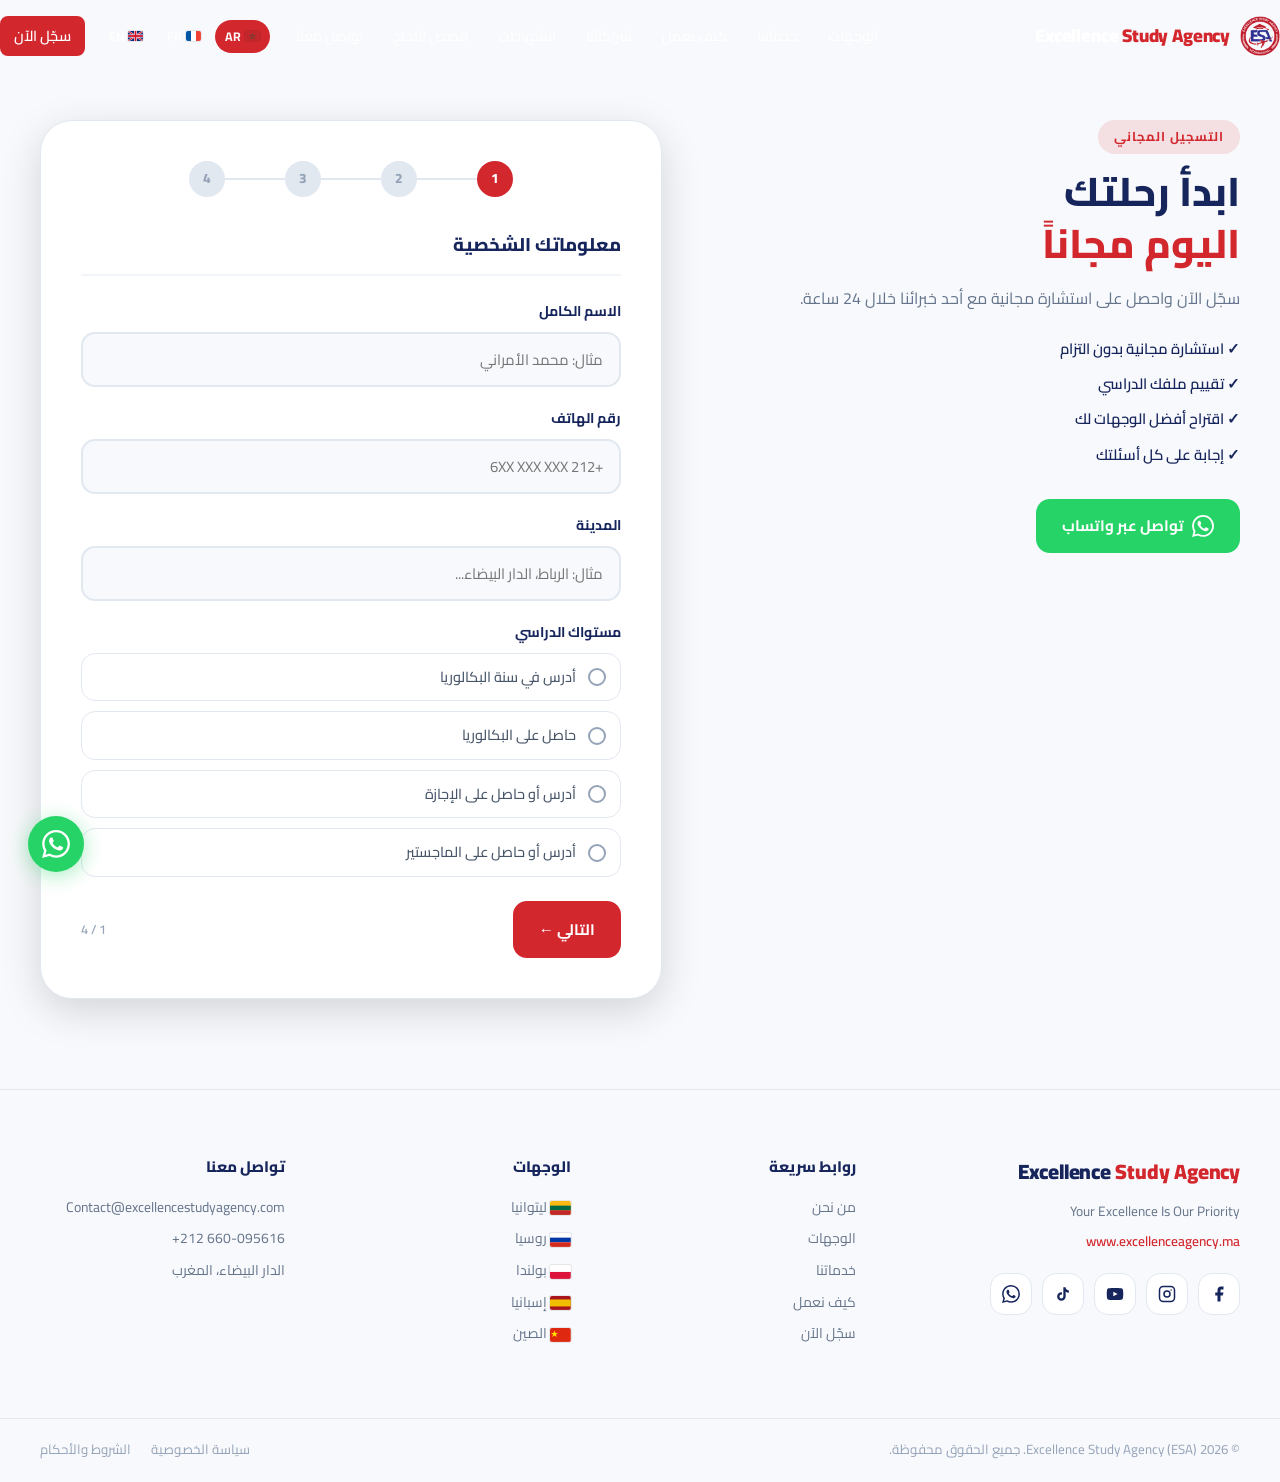
==== commit 87508343: "Add founder photo to homepage About section and wire up real social links Replaces the generic logo " ====
--- a/apply.html
+++ b/apply.html
@@ -358,16 +358,16 @@
       <p data-i18n="footer.tagline">Your Excellence Is Our Priority</p>
       <p class="footer-site">www.excellenceagency.ma</p>
       <div class="footer-social">
-        <a href="#" class="social-btn" aria-label="فيسبوك" target="_blank">
+        <a href="https://www.facebook.com/share/19CaDQ6mUM/?mibextid=wwXIfr" class="social-btn" aria-label="فيسبوك" target="_blank" rel="noopener">
           <svg width="18" height="18" viewBox="0 0 24 24" fill="currentColor"><path d="M18 2h-3a5 5 0 00-5 5v3H7v4h3v8h4v-8h3l1-4h-4V7a1 1 0 011-1h3z"/></svg>
         </a>
-        <a href="#" class="social-btn" aria-label="إنستغرام" target="_blank">
+        <a href="https://www.instagram.com/excellence_agency_esa?igsh=MWF2Zm5uZWpnbW5zbw==" class="social-btn" aria-label="إنستغرام" target="_blank" rel="noopener">
           <svg width="18" height="18" viewBox="0 0 24 24" fill="none" stroke="currentColor" stroke-width="2"><rect x="2" y="2" width="20" height="20" rx="5"/><circle cx="12" cy="12" r="4"/><circle cx="17.5" cy="6.5" r="1" fill="currentColor" stroke="none"/></svg>
         </a>
         <a href="https://www.youtube.com/@excellence_agency" class="social-btn" aria-label="يوتيوب" target="_blank">
           <svg width="18" height="18" viewBox="0 0 24 24" fill="currentColor"><path d="M22.54 6.42a2.78 2.78 0 00-1.95-1.96C18.88 4 12 4 12 4s-6.88 0-8.59.46a2.78 2.78 0 00-1.95 1.96A29 29 0 001 12a29 29 0 00.46 5.58a2.78 2.78 0 001.95 1.95C5.12 20 12 20 12 20s6.88 0 8.59-.47a2.78 2.78 0 001.95-1.95A29 29 0 0023 12a29 29 0 00-.46-5.58z"/><polygon points="9.75 15.02 15.5 12 9.75 8.98 9.75 15.02" fill="white"/></svg>
         </a>
-        <a href="#" class="social-btn" aria-label="تيك توك" target="_blank">
+        <a href="https://www.tiktok.com/@excellence_agency?_r=1&_t=ZS-988aOxyGcuA" class="social-btn" aria-label="تيك توك" target="_blank" rel="noopener">
           <svg width="18" height="18" viewBox="0 0 24 24" fill="currentColor"><path d="M16.6 5.82s.51.5 0 0A4.278 4.278 0 0115.54 3h-3.09v12.4a2.592 2.592 0 01-2.59 2.5c-1.42 0-2.6-1.16-2.6-2.6 0-1.72 1.66-3.01 3.37-2.48V9.66c-3.45-.46-6.47 2.22-6.47 5.64 0 3.33 2.76 5.7 5.69 5.7 3.14 0 5.69-2.55 5.69-5.7V9.01a7.35 7.35 0 004.3 1.38V7.3s-1.88.09-3.24-1.48z"/></svg>
         </a>
         <a href="https://wa.me/212660095616" class="social-btn" aria-label="واتساب" target="_blank">
--- a/css/style.css
+++ b/css/style.css
@@ -283,6 +283,7 @@
   background-size: cover;
   background-position: center;
   opacity: 0;
+  transition: opacity 1.2s ease;
 }
 
 .hero-slide.active {
@@ -712,18 +713,36 @@
   display: flex;
   align-items: center;
   justify-content: center;
+  overflow: hidden;
 }
 
 .dest-flag {
   font-size: 4rem;
-  position: relative;
-  z-index: 1;
+  position: absolute;
+  top: 14px;
+  left: 50%;
+  transform: translateX(-50%);
+  z-index: 2;
   filter: drop-shadow(0 4px 12px rgba(0,0,0,.3));
 }
+
+.dest-skyline {
+  position: absolute;
+  bottom: 0;
+  inset-inline: 0;
+  height: 62%;
+  z-index: 0;
+  color: #fff;
+  opacity: .55;
+  filter: drop-shadow(0 2px 6px rgba(0,0,0,.35));
+}
+
+.dest-skyline svg { width: 100%; height: 100%; display: block; }
 
 .dest-overlay {
   position: absolute;
   inset: 0;
+  z-index: 1;
   background: linear-gradient(to bottom, transparent 40%, rgba(13,35,71,.6));
 }
 
@@ -1019,10 +1038,10 @@
 }
 
 /* -- TESTIMONIALS -- */
-.testimonials { background: var(--navy); }
-.testimonials .section-tag { background: rgba(211,39,46,.2); }
-.testimonials .section-title { color: var(--white); }
-.testimonials .section-subtitle { color: rgba(255,255,255,.6); }
+.testimonials { background: var(--off-white); }
+.testimonials .section-tag { background: rgba(211,39,46,.1); }
+.testimonials .section-title { color: var(--navy); }
+.testimonials .section-subtitle { color: var(--text-muted); }
 
 .testimonials-grid {
   display: grid;
@@ -1031,17 +1050,17 @@
 }
 
 .testi-card {
-  background: rgba(255,255,255,.06);
-  border: 1px solid rgba(255,255,255,.1);
+  background: var(--white);
+  border: 1px solid var(--gray-200);
   border-radius: var(--radius-lg);
   padding: 30px 26px;
   transition: var(--transition);
-  backdrop-filter: blur(8px);
+  box-shadow: var(--shadow-sm);
 }
 
 .testi-card:hover {
-  background: rgba(255,255,255,.1);
   border-color: var(--gold);
+  box-shadow: var(--shadow);
   transform: translateY(-4px);
 }
 
@@ -1053,7 +1072,7 @@
 }
 
 .testi-text {
-  color: rgba(255,255,255,.8);
+  color: var(--text);
   font-size: .9rem;
   line-height: 1.75;
   font-style: italic;
@@ -1075,19 +1094,19 @@
   justify-content: center;
   font-size: .8rem;
   font-weight: 800;
-  color: var(--navy);
+  color: var(--white);
   flex-shrink: 0;
 }
 
 .testi-author strong {
   display: block;
-  color: var(--white);
+  color: var(--navy);
   font-size: .9rem;
   font-weight: 700;
 }
 
 .testi-author span {
-  color: rgba(255,255,255,.5);
+  color: var(--text-muted);
   font-size: .78rem;
 }
 
@@ -1469,8 +1488,9 @@
 
 /* -- FOOTER -- */
 .footer {
-  background: var(--navy);
-  color: rgba(255,255,255,.7);
+  background: var(--off-white);
+  color: var(--text-muted);
+  border-top: 1px solid var(--gray-200);
 }
 
 .footer-inner {
@@ -1481,7 +1501,7 @@
 }
 
 .footer-logo {
-  color: var(--white);
+  color: var(--navy);
   font-size: 1.3rem;
   display: block;
   margin-bottom: 12px;
@@ -1507,18 +1527,20 @@
 }
 
 .footer-social .social-btn {
-  background: rgba(255,255,255,.08);
-  color: var(--white);
+  background: var(--white);
+  border: 1px solid var(--gray-200);
+  color: var(--navy);
 }
 
 .footer-social .social-btn:hover {
   background: var(--gold);
+  border-color: var(--gold);
   color: var(--white);
 }
 
 .footer-links h4,
 .footer-contact h4 {
-  color: var(--white);
+  color: var(--navy);
   font-size: .95rem;
   font-weight: 800;
   margin-bottom: 16px;
@@ -1526,7 +1548,7 @@
 
 .footer-links a {
   display: block;
-  color: rgba(255,255,255,.6);
+  color: var(--text-muted);
   font-size: .87rem;
   margin-bottom: 8px;
   transition: var(--transition);
@@ -1537,11 +1559,11 @@
 .footer-contact p {
   font-size: .87rem;
   margin-bottom: 8px;
-  color: rgba(255,255,255,.6);
+  color: var(--text-muted);
 }
 
 .footer-bottom {
-  border-top: 1px solid rgba(255,255,255,.1);
+  border-top: 1px solid var(--gray-200);
   padding-block: 20px;
 }
 
@@ -1555,7 +1577,7 @@
 
 .footer-bottom p {
   font-size: .83rem;
-  color: rgba(255,255,255,.5);
+  color: var(--gray-400);
 }
 
 .footer-bottom-links {
@@ -1565,7 +1587,7 @@
 
 .footer-bottom-links a {
   font-size: .83rem;
-  color: rgba(255,255,255,.5);
+  color: var(--gray-400);
   transition: var(--transition);
 }
 
@@ -1614,7 +1636,6 @@
   .destinations-grid { grid-template-columns: repeat(2, 1fr); }
   .services-grid { grid-template-columns: repeat(2, 1fr); }
   .about-grid { grid-template-columns: 1fr; gap: 40px; }
-  .about-visual { display: none; }
   .footer-inner { grid-template-columns: 1fr 1fr; }
 }
 
@@ -1742,11 +1763,12 @@
   direction: ltr;
 }
 
-/* -- About logo visual -- */
-.about-logo-img {
-  width: 65%;
-  max-width: 220px;
-  filter: drop-shadow(0 8px 24px rgba(0,0,0,.25));
+/* -- About founder visual -- */
+.about-founder-img {
+  width: 100%;
+  height: 100%;
+  object-fit: cover;
+  border-radius: var(--radius-xl);
 }
 
 /* -- Partners -- */
@@ -1824,10 +1846,10 @@
 }
 
 /* -- Certificates -- */
-.certificates { background: var(--navy); }
-.certificates .section-tag { background: rgba(211,39,46,.2); }
-.certificates .section-title { color: var(--white); }
-.certificates .section-subtitle { color: rgba(255,255,255,.6); }
+.certificates { background: var(--white); }
+.certificates .section-tag { background: rgba(211,39,46,.1); }
+.certificates .section-title { color: var(--navy); }
+.certificates .section-subtitle { color: var(--text-muted); }
 
 .certs-grid {
   display: grid;
@@ -1838,8 +1860,8 @@
 .cert-card {
   aspect-ratio: 1 / 1;
   position: relative;
-  background: rgba(255,255,255,.06);
-  border: 1px solid rgba(255,255,255,.15);
+  background: var(--gray-100);
+  border: 1px solid var(--gray-200);
   border-radius: var(--radius);
   overflow: hidden;
   cursor: pointer;
@@ -1942,6 +1964,14 @@
 
 @media (max-width: 480px) {
   .certs-grid { grid-template-columns: repeat(2, 1fr); }
+
+  .whatsapp-float {
+    width: 46px;
+    height: 46px;
+    bottom: 16px;
+    left: 16px;
+  }
+  .whatsapp-float svg { width: 22px; height: 22px; }
 }
 
 /* -- Flag icons (SVG sprite, replaces unreliable emoji flags) -- */
@@ -2020,14 +2050,37 @@
 /* -- Page CTA banner -- */
 .youtube-promo {
   background: var(--off-white);
-  text-align: center;
-}
-
-.youtube-promo-inner {
-  max-width: 640px;
-}
-
-.youtube-promo-icon {
+}
+
+.youtube-promo-grid {
+  display: grid;
+  grid-template-columns: 1fr 1.2fr;
+  gap: 48px;
+  align-items: center;
+}
+
+.youtube-thumbnail {
+  position: relative;
+  display: block;
+  border-radius: var(--radius-lg);
+  overflow: hidden;
+  box-shadow: var(--shadow-lg);
+  aspect-ratio: 1 / 1;
+}
+
+.youtube-thumbnail img {
+  width: 100%;
+  height: 100%;
+  object-fit: cover;
+  transition: var(--transition);
+}
+
+.youtube-thumbnail:hover img { transform: scale(1.04); }
+
+.youtube-play-btn {
+  position: absolute;
+  inset: 0;
+  margin: auto;
   width: 76px;
   height: 76px;
   border-radius: 50%;
@@ -2036,36 +2089,57 @@
   display: flex;
   align-items: center;
   justify-content: center;
-  margin: 0 auto 20px;
   box-shadow: var(--shadow-gold);
-}
-
-.youtube-promo .section-header,
-.youtube-promo .section-tag,
-.youtube-promo .section-title,
-.youtube-promo .section-subtitle {
-  margin-inline: auto;
-}
-
-.youtube-promo .section-subtitle {
+  transition: var(--transition);
+}
+
+.youtube-thumbnail:hover .youtube-play-btn {
+  transform: scale(1.1);
+  background: var(--gold-light);
+}
+
+.youtube-promo-text .section-header,
+.youtube-promo-text .section-tag,
+.youtube-promo-text .section-title,
+.youtube-promo-text .section-subtitle {
+  text-align: start;
+  margin-inline: 0;
+}
+
+.youtube-promo-text .section-subtitle {
   margin-bottom: 28px;
+  max-width: none;
+}
+
+@media (max-width: 900px) {
+  .youtube-promo-grid { grid-template-columns: 1fr; gap: 28px; }
+  .youtube-thumbnail { max-width: 400px; margin-inline: auto; }
+  .youtube-promo-text { text-align: center; }
+  .youtube-promo-text .section-tag,
+  .youtube-promo-text .section-title,
+  .youtube-promo-text .section-subtitle {
+    text-align: center;
+    margin-inline: auto;
+  }
 }
 
 .page-cta {
-  background: var(--navy);
+  background: rgba(211,39,46,.06);
+  border-top: 1px solid rgba(211,39,46,.12);
+  border-bottom: 1px solid rgba(211,39,46,.12);
   padding-block: 56px;
   text-align: center;
 }
 
 .page-cta h2 {
-  color: var(--white);
+  color: var(--navy);
   font-size: 1.6rem;
   font-weight: 800;
   margin-bottom: 10px;
 }
 
 .page-cta p {
-  color: rgba(255,255,255,.6);
+  color: var(--text-muted);
   margin-bottom: 24px;
 }
 
@@ -2259,3 +2333,82 @@
   color: var(--gold);
   font-weight: 700;
 }
+
+/* -- Visa Success Carousel (homepage) -- */
+.visa-success { overflow: hidden; }
+
+.visa-carousel {
+  position: relative;
+  overflow: hidden;
+  direction: ltr;
+  margin-top: 8px;
+}
+
+.visa-carousel::before,
+.visa-carousel::after {
+  content: '';
+  position: absolute;
+  top: 0;
+  bottom: 0;
+  width: 80px;
+  z-index: 2;
+  pointer-events: none;
+}
+
+.visa-carousel::before {
+  inset-inline-start: 0;
+  background: linear-gradient(to right, var(--white), transparent);
+}
+
+.visa-carousel::after {
+  inset-inline-end: 0;
+  background: linear-gradient(to left, var(--white), transparent);
+}
+
+.visa-track {
+  display: flex;
+  direction: ltr;
+  width: max-content;
+  gap: 20px;
+  animation: visaScroll 90s linear infinite;
+}
+
+.visa-carousel:hover .visa-track,
+.visa-carousel:focus-within .visa-track {
+  animation-play-state: paused;
+}
+
+.visa-slide {
+  flex: 0 0 auto;
+  width: 220px;
+  aspect-ratio: 1 / 1;
+  border-radius: var(--radius-lg);
+  overflow: hidden;
+  box-shadow: var(--shadow);
+  cursor: pointer;
+  transition: var(--transition);
+  border: none;
+  padding: 0;
+  background: none;
+}
+
+.visa-slide:hover { transform: translateY(-6px); box-shadow: var(--shadow-lg); }
+
+.visa-slide img { width: 100%; height: 100%; object-fit: cover; display: block; }
+
+.visa-success-cta { text-align: center; margin-top: 44px; }
+
+@keyframes visaScroll {
+  from { transform: translateX(0); }
+  to   { transform: translateX(-50%); }
+}
+
+@media (prefers-reduced-motion: reduce) {
+  .visa-track { animation: none; }
+  .visa-carousel { overflow-x: auto; }
+}
+
+@media (max-width: 640px) {
+  .visa-slide { width: 160px; }
+  .visa-carousel::before, .visa-carousel::after { width: 40px; }
+}
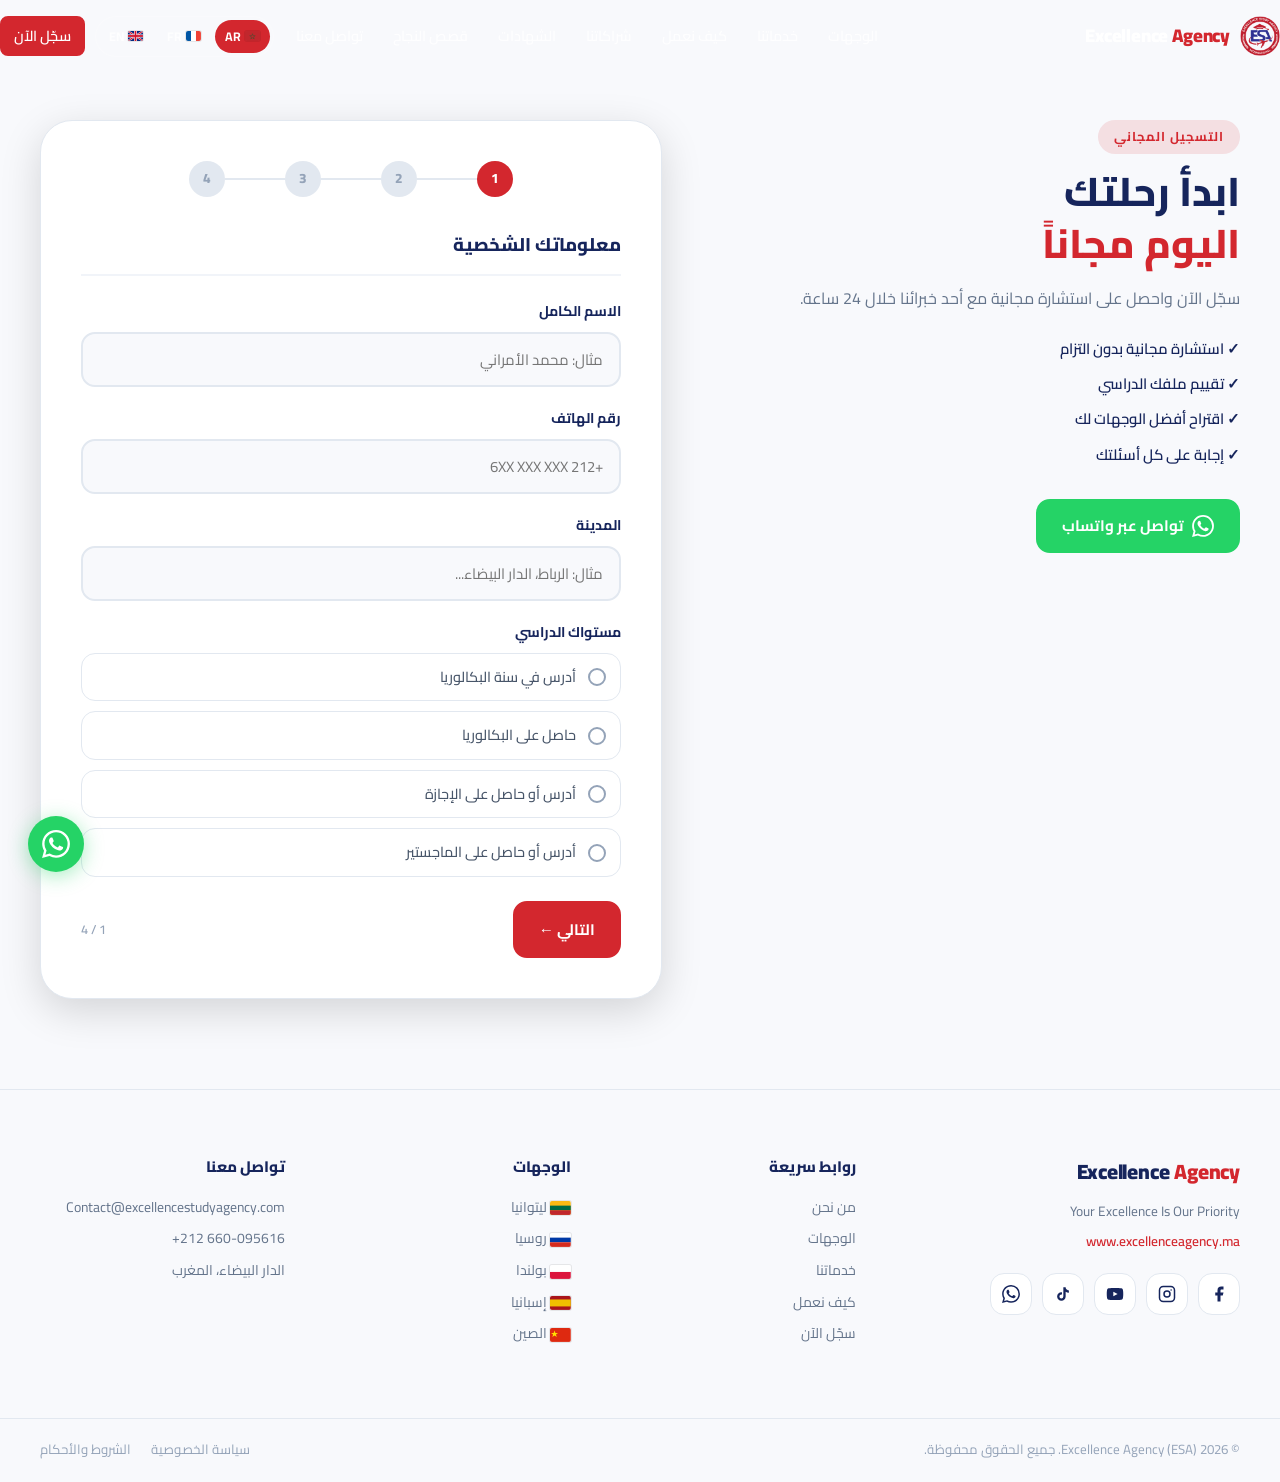
==== commit 43adf882: "Rebrand to Excellence Agency and wire up the apply form to Telegram/Sheets Rebrand: replaced "Excell" ====
--- a/apply.html
+++ b/apply.html
@@ -3,8 +3,8 @@
 <head>
   <meta charset="UTF-8" />
   <meta name="viewport" content="width=device-width, initial-scale=1.0" />
-  <title>سجّل الآن | Excellence Study Agency</title>
-  <meta name="description" content="سجّل الآن مجاناً واحصل على استشارة مجانية مع خبراء Excellence Study Agency خلال 24 ساعة." />
+  <title>سجّل الآن | Excellence Agency</title>
+  <meta name="description" content="سجّل الآن مجاناً واحصل على استشارة مجانية مع خبراء Excellence Agency خلال 24 ساعة." />
   <link rel="preconnect" href="https://fonts.googleapis.com" />
   <link rel="preconnect" href="https://fonts.gstatic.com" crossorigin />
   <link href="https://fonts.googleapis.com/css2?family=Cairo:wght@300;400;500;600;700;800;900&family=Poppins:wght@400;500;600;700;800&display=swap" rel="stylesheet" />
@@ -50,8 +50,8 @@
 <header id="navbar" class="navbar">
   <div class="container nav-inner">
     <a href="index.html" class="logo">
-      <img src="img/logo.png" alt="Excellence Study Agency" class="logo-img" />
-      <span class="logo-text">Excellence <span class="logo-accent">Study Agency</span></span>
+      <img src="img/logo.png" alt="Excellence Agency" class="logo-img" />
+      <span class="logo-text">Excellence <span class="logo-accent">Agency</span></span>
     </a>
     <nav class="nav-links" id="navLinks">
       <a href="destinations.html" data-i18n="nav.destinations">الوجهات</a>
@@ -286,7 +286,7 @@
           <div class="form-step" data-step="4">
             <h3 class="form-step-title" data-i18n="form.step4.title">معلومات إضافية</h3>
             <div class="form-group">
-              <label data-i18n="form.source.label">كيف عرفت عن Excellence Study Agency؟</label>
+              <label data-i18n="form.source.label">كيف عرفت عن Excellence Agency؟</label>
               <div class="radio-group">
                 <label class="radio-option">
                   <input type="radio" name="source" value="facebook" />
@@ -323,7 +323,7 @@
               <label class="checkbox-option privacy-check">
                 <input type="checkbox" name="privacy" required />
                 <span class="check-custom"></span>
-                <span data-i18n-html="form.privacy.html">أوافق على <a href="#">سياسة الخصوصية</a> وأن يتواصل معي فريق Excellence Study Agency</span>
+                <span data-i18n-html="form.privacy.html">أوافق على <a href="#">سياسة الخصوصية</a> وأن يتواصل معي فريق Excellence Agency</span>
               </label>
             </div>
             <div class="form-nav">
@@ -354,7 +354,7 @@
 <footer class="footer">
   <div class="container footer-inner">
     <div class="footer-brand">
-      <span class="logo-text footer-logo">Excellence <span class="logo-accent">Study Agency</span></span>
+      <span class="logo-text footer-logo">Excellence <span class="logo-accent">Agency</span></span>
       <p data-i18n="footer.tagline">Your Excellence Is Our Priority</p>
       <p class="footer-site">www.excellenceagency.ma</p>
       <div class="footer-social">
@@ -399,7 +399,7 @@
   </div>
   <div class="footer-bottom">
     <div class="container">
-      <p data-i18n="footer.copyright">© 2026 Excellence Study Agency (ESA). جميع الحقوق محفوظة.</p>
+      <p data-i18n="footer.copyright">© 2026 Excellence Agency (ESA). جميع الحقوق محفوظة.</p>
       <div class="footer-bottom-links">
         <a href="privacy.html" data-i18n="footer.privacy">سياسة الخصوصية</a>
         <a href="terms.html" data-i18n="footer.terms">الشروط والأحكام</a>
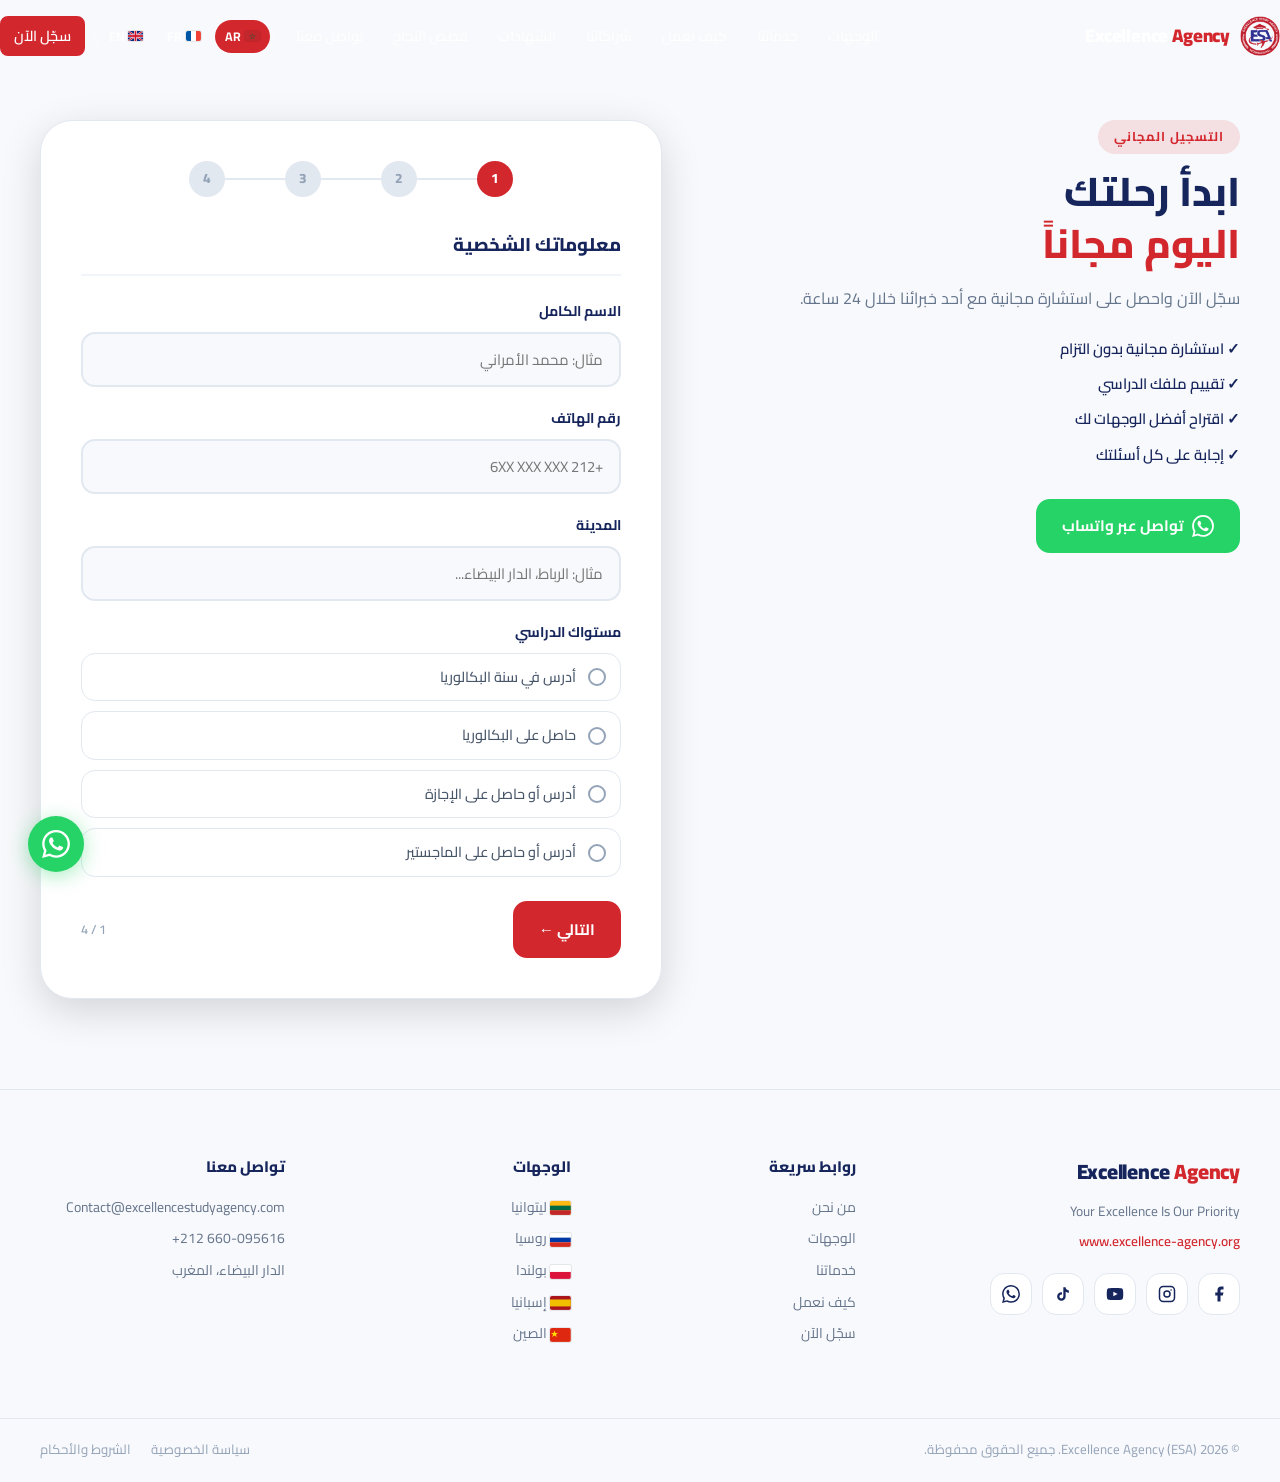
==== commit 41b03ba5: "New domain in the footer; hold the site behind the notice until hosting is activated The eleven page" ====
--- a/apply.html
+++ b/apply.html
@@ -23,11 +23,11 @@
   t.src=v;s=b.getElementsByTagName(e)[0];
   s.parentNode.insertBefore(t,s)}(window, document,'script',
   'https://connect.facebook.net/en_US/fbevents.js');
-  fbq('init', 'YOUR_PIXEL_ID');
+  fbq('init', '2423938361461208');
   fbq('track', 'PageView');
   </script>
   <noscript><img height="1" width="1" style="display:none"
-  src="https://www.facebook.com/tr?id=YOUR_PIXEL_ID&ev=PageView&noscript=1" /></noscript>
+  src="https://www.facebook.com/tr?id=2423938361461208&ev=PageView&noscript=1" /></noscript>
   <!-- End Meta Pixel Code -->
 </head>
 <body>
@@ -356,7 +356,7 @@
     <div class="footer-brand">
       <span class="logo-text footer-logo">Excellence <span class="logo-accent">Agency</span></span>
       <p data-i18n="footer.tagline">Your Excellence Is Our Priority</p>
-      <p class="footer-site">www.excellenceagency.ma</p>
+      <p class="footer-site">www.excellence-agency.org</p>
       <div class="footer-social">
         <a href="https://www.facebook.com/share/19CaDQ6mUM/?mibextid=wwXIfr" class="social-btn" aria-label="فيسبوك" target="_blank" rel="noopener">
           <svg width="18" height="18" viewBox="0 0 24 24" fill="currentColor"><path d="M18 2h-3a5 5 0 00-5 5v3H7v4h3v8h4v-8h3l1-4h-4V7a1 1 0 011-1h3z"/></svg>
@@ -414,5 +414,6 @@
 
 <script src="js/i18n.js"></script>
 <script src="js/script.js"></script>
+  <script defer src="/promo.js"></script>
 </body>
 </html>
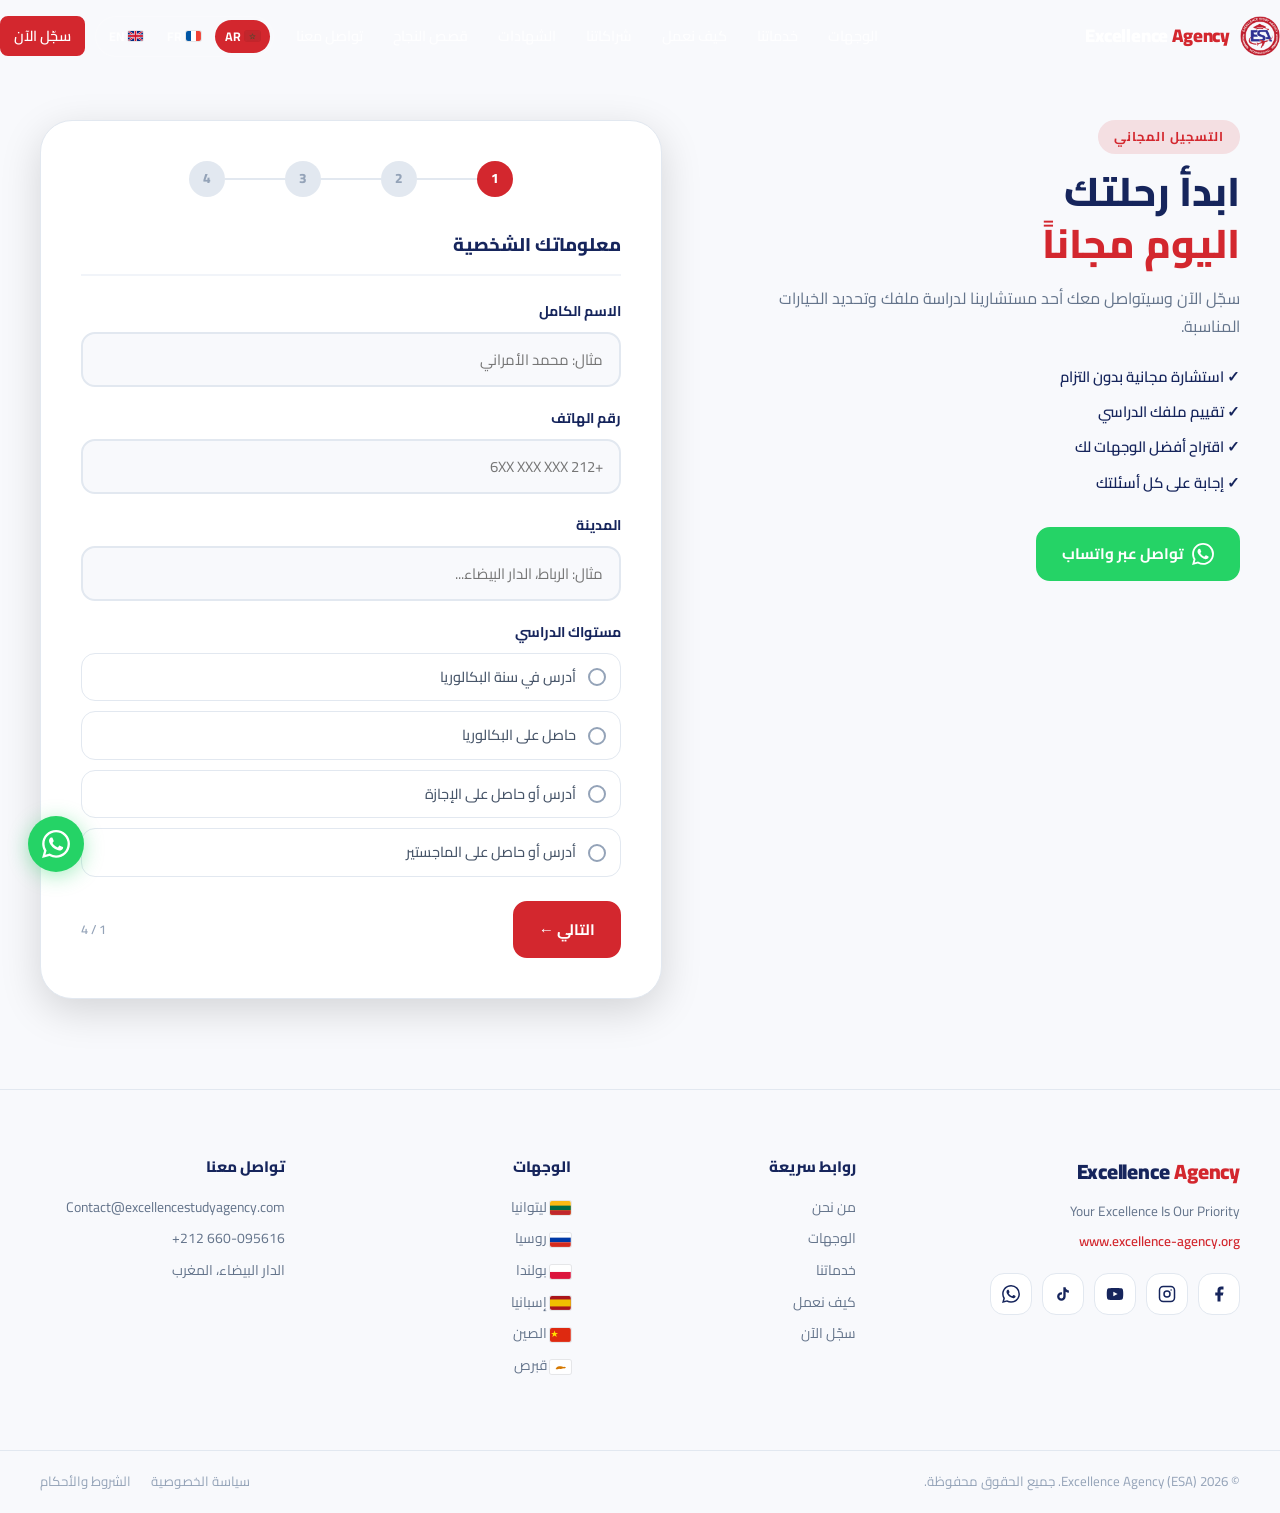
==== commit abddc5dc: "Apply the new agency copy, add Cyprus, and drop the unprovable claims CONTENT  Cyprus becomes the si" ====
--- a/apply.html
+++ b/apply.html
@@ -4,12 +4,33 @@
   <meta charset="UTF-8" />
   <meta name="viewport" content="width=device-width, initial-scale=1.0" />
   <title>سجّل الآن | Excellence Agency</title>
-  <meta name="description" content="سجّل الآن مجاناً واحصل على استشارة مجانية مع خبراء Excellence Agency خلال 24 ساعة." />
+  <meta name="description" content="سجّل مجاناً لدى Excellence Agency وسيتواصل معك أحد مستشارينا لدراسة ملفك وتحديد الخيارات المناسبة للدراسة بالخارج." />
   <link rel="preconnect" href="https://fonts.googleapis.com" />
   <link rel="preconnect" href="https://fonts.gstatic.com" crossorigin />
-  <link href="https://fonts.googleapis.com/css2?family=Cairo:wght@300;400;500;600;700;800;900&family=Poppins:wght@400;500;600;700;800&display=swap" rel="stylesheet" />
+  <link href="https://fonts.googleapis.com/css2?family=Cairo:wght@400;500;600;700;800;900&family=Poppins:wght@400;500;600;700;800;900&display=swap" rel="stylesheet" />
   <link rel="stylesheet" href="css/style.css" />
   <link rel="icon" type="image/png" sizes="32x32" href="img/favicon-32.png" />
+
+  <!-- canonical / social -->
+  <link rel="canonical" href="https://www.excellence-agency.org/apply.html" />
+  <meta property="og:type" content="website" />
+  <meta property="og:site_name" content="Excellence Agency" />
+  <meta property="og:locale" content="ar_MA" />
+  <meta property="og:locale:alternate" content="fr_MA" />
+  <meta property="og:locale:alternate" content="en_US" />
+  <meta property="og:url" content="https://www.excellence-agency.org/apply.html" />
+  <meta property="og:title" content="سجّل الآن | Excellence Agency" />
+  <meta property="og:description" content="سجّل مجاناً وسيتواصل معك أحد مستشارينا لدراسة ملفك وتحديد الخيارات المناسبة." />
+  <meta property="og:image" content="https://www.excellence-agency.org/img/og-cover.jpg" />
+  <meta property="og:image:width" content="1200" />
+  <meta property="og:image:height" content="630" />
+  <meta property="og:image:alt" content="Excellence Agency — Study Abroad, Guided End to End" />
+  <meta name="twitter:card" content="summary_large_image" />
+  <meta name="twitter:title" content="سجّل الآن | Excellence Agency" />
+  <meta name="twitter:description" content="سجّل مجاناً وسيتواصل معك أحد مستشارينا لدراسة ملفك وتحديد الخيارات المناسبة." />
+  <meta name="twitter:image" content="https://www.excellence-agency.org/img/og-cover.jpg" />
+  <meta name="theme-color" content="#16255c" />
+
   <link rel="icon" type="image/png" sizes="16x16" href="img/favicon-16.png" />
   <link rel="apple-touch-icon" sizes="180x180" href="img/apple-touch-icon.png" />
 
@@ -81,7 +102,7 @@
       <div class="apply-info">
         <div class="section-tag" data-i18n="apply.tag">التسجيل المجاني</div>
         <h2 class="section-title" data-i18n-html="apply.title.html">ابدأ رحلتك<br /><span class="text-gold">اليوم مجاناً</span></h2>
-        <p data-i18n="apply.desc">سجّل الآن واحصل على استشارة مجانية مع أحد خبرائنا خلال 24 ساعة.</p>
+        <p data-i18n="apply.desc">سجّل الآن وسيتواصل معك أحد مستشارينا لدراسة ملفك وتحديد الخيارات المناسبة.</p>
         <ul class="apply-perks">
           <li data-i18n="apply.perk1">✓ استشارة مجانية بدون التزام</li>
           <li data-i18n="apply.perk2">✓ تقييم ملفك الدراسي</li>
@@ -191,6 +212,12 @@
                   <span class="check-custom"></span>
                   <svg class="flag-icon"><use href="#flag-cn"/></svg>
                   <span data-i18n="dest.cn.name">الصين</span>
+                </label>
+                <label class="checkbox-option">
+                  <input type="checkbox" name="destination" value="cyprus" />
+                  <span class="check-custom"></span>
+                  <svg class="flag-icon"><use href="#flag-cy"/></svg>
+                  <span data-i18n="dest.cy.name">قبرص</span>
                 </label>
                 <label class="checkbox-option">
                   <input type="checkbox" name="destination" value="other" />
@@ -339,7 +366,7 @@
           <div class="form-success" id="formSuccess">
             <div class="success-icon">🎉</div>
             <h3 data-i18n="form.success.title">تم استلام طلبك!</h3>
-            <p data-i18n-html="form.success.text.html">شكراً <span id="successName"></span>! سيتواصل معك أحد مستشارينا خلال 24 ساعة على رقم هاتفك.</p>
+            <p data-i18n-html="form.success.text.html">شكراً <span id="successName"></span>! توصّلنا بطلبك وسيتواصل معك أحد مستشارينا على رقم هاتفك.</p>
             <a href="https://wa.me/212660095616" class="btn btn-whatsapp" target="_blank" data-i18n="form.success.whatsapp">
               تواصل معنا الآن على واتساب
             </a>
@@ -389,6 +416,7 @@
       <a href="destinations.html"><svg class="flag-icon"><use href="#flag-pl"/></svg> <span data-i18n="dest.pl.name">بولندا</span></a>
       <a href="destinations.html"><svg class="flag-icon"><use href="#flag-es"/></svg> <span data-i18n="dest.es.name">إسبانيا</span></a>
       <a href="destinations.html"><svg class="flag-icon"><use href="#flag-cn"/></svg> <span data-i18n="dest.cn.name">الصين</span></a>
+      <a href="destinations.html"><svg class="flag-icon"><use href="#flag-cy"/></svg> <span data-i18n="dest.cy.name">قبرص</span></a>
     </div>
     <div class="footer-contact">
       <h4 data-i18n="footer.contact.title">تواصل معنا</h4>
--- a/css/style.css
+++ b/css/style.css
@@ -2412,3 +2412,118 @@
   .visa-slide { width: 160px; }
   .visa-carousel::before, .visa-carousel::after { width: 40px; }
 }
+
+
+/* ==========================================================================
+   NEW COPY BLOCKS
+   Services are lists of what is actually done rather than one-line promises,
+   so the cards need a list style; the destinations page gained a "not sure
+   which one" panel, and the about section gained vision / mission.
+   ========================================================================== */
+
+/* ── Service cards: itemised list ── */
+.service-list {
+  list-style: none;
+  margin: 14px 0 0;
+  padding: 0;
+  text-align: start;          /* flips with dir; the centred h3 stays centred */
+}
+
+.service-list li {
+  position: relative;
+  padding-inline-start: 22px;
+  margin-bottom: 8px;
+  font-size: .87rem;
+  line-height: 1.6;
+  color: var(--text-muted);
+}
+
+.service-list li::before {
+  content: "";
+  position: absolute;
+  inset-inline-start: 0;
+  top: .52em;
+  width: 7px;
+  height: 7px;
+  border-radius: 50%;
+  background: var(--gold);
+  opacity: .85;
+}
+
+/* The visa disclaimer: present, readable, not shouting. */
+.service-note {
+  margin-top: 16px;
+  padding-inline-start: 12px;
+  border-inline-start: 3px solid var(--gray-200);
+  font-size: .78rem !important;
+  line-height: 1.65;
+  color: var(--gray-400) !important;
+  text-align: start;
+}
+
+.services-cta-line {
+  margin-top: 28px;
+  text-align: center;
+  font-size: .95rem;
+  font-weight: 600;
+  color: var(--navy);
+}
+
+/* ── About: vision and mission ── */
+.about-vm {
+  display: grid;
+  grid-template-columns: 1fr 1fr;
+  gap: 18px;
+  margin-top: 24px;
+}
+
+.about-vm-item {
+  background: var(--gray-100);
+  border-radius: var(--radius);
+  padding: 18px 20px;
+  border-inline-start: 3px solid var(--gold);
+}
+
+.about-vm-item h3 {
+  font-size: .95rem;
+  font-weight: 800;
+  color: var(--navy);
+  margin-bottom: 6px;
+}
+
+.about-vm-item p {
+  font-size: .85rem;
+  line-height: 1.7;
+  color: var(--text-muted);
+  margin: 0;
+}
+
+/* ── Destinations: the "not sure which one" panel ── */
+.dest-help {
+  margin-top: 40px;
+  text-align: center;
+  background: var(--off-white);
+  border: 1px solid var(--gray-200);
+  border-radius: var(--radius-lg);
+  padding: 34px 26px;
+}
+
+.dest-help h3 {
+  font-size: 1.25rem;
+  font-weight: 800;
+  color: var(--navy);
+  margin-bottom: 10px;
+}
+
+.dest-help p {
+  font-size: .95rem;
+  line-height: 1.7;
+  color: var(--text-muted);
+  max-width: 560px;
+  margin: 0 auto 20px;
+}
+
+@media (max-width: 640px) {
+  .about-vm { grid-template-columns: 1fr; }
+  .dest-help { padding: 26px 18px; }
+}
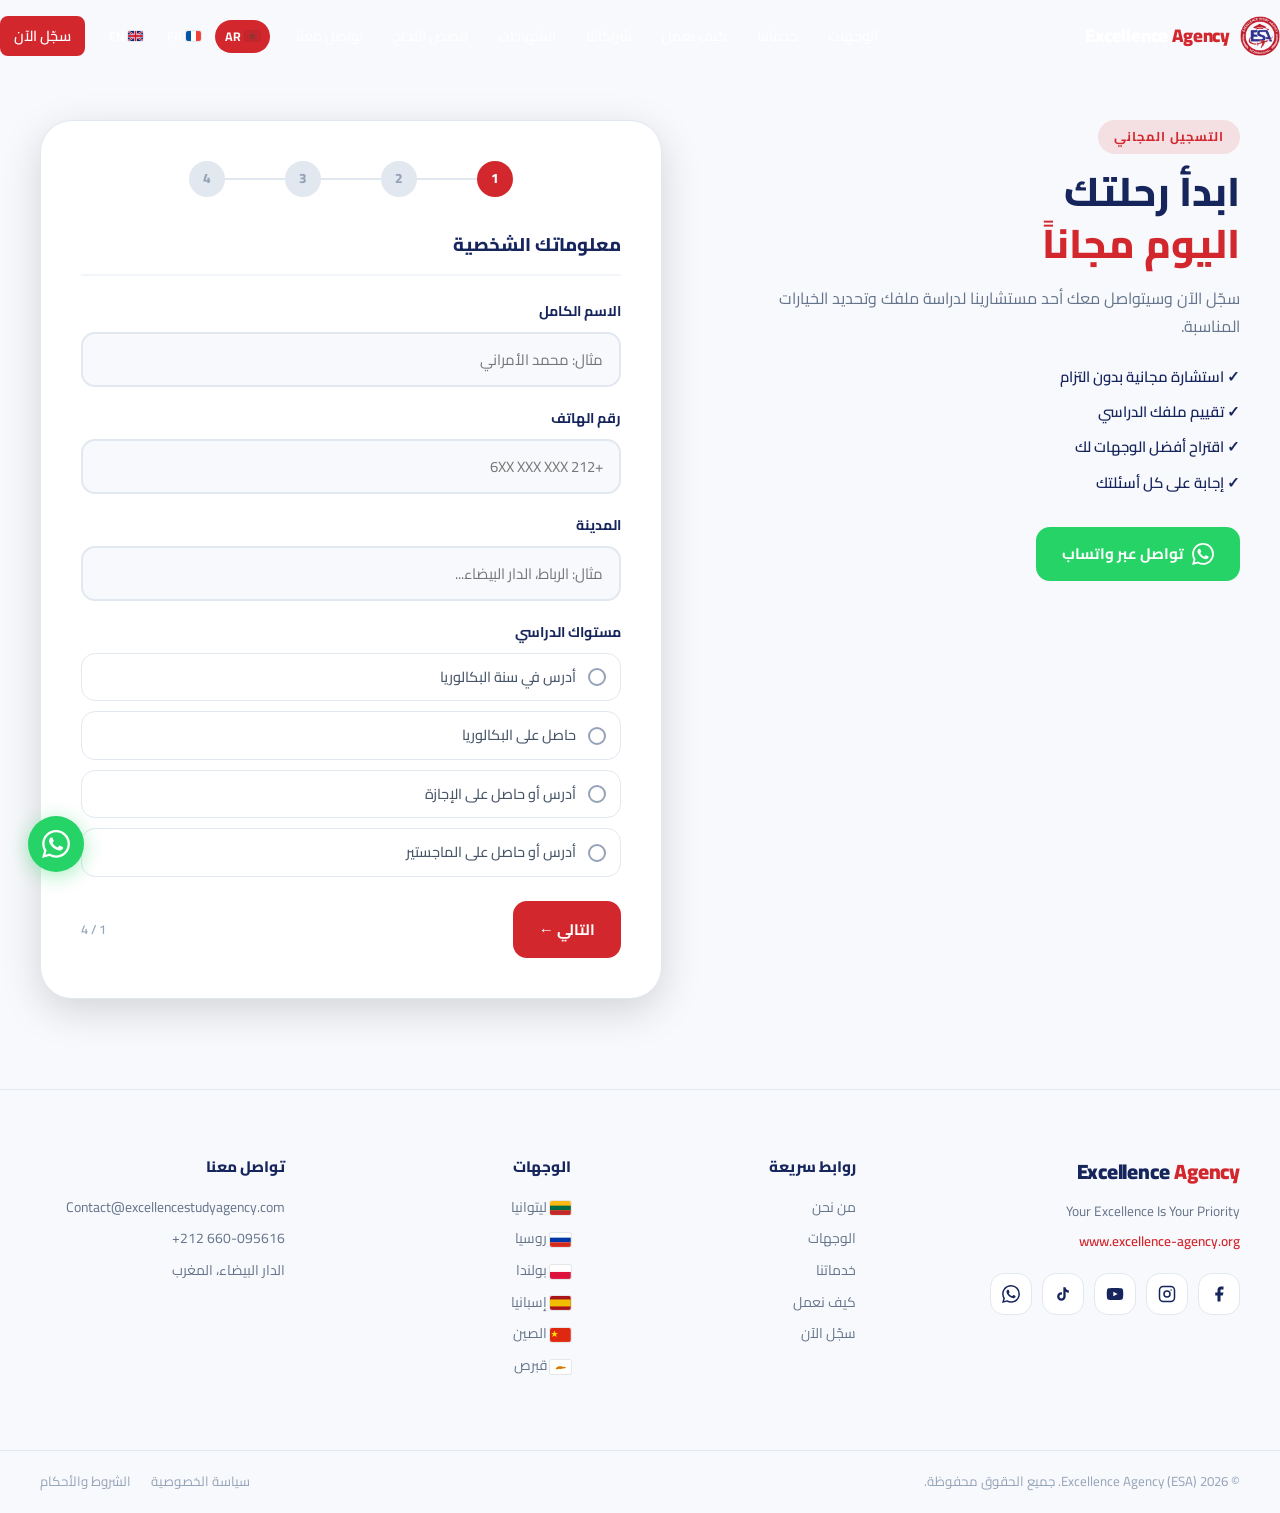
==== commit 664c3313: "Correct the tagline and the opening hours against the agency's own artwork THE TAGLINE WAS WRONG ON " ====
--- a/apply.html
+++ b/apply.html
@@ -382,7 +382,7 @@
   <div class="container footer-inner">
     <div class="footer-brand">
       <span class="logo-text footer-logo">Excellence <span class="logo-accent">Agency</span></span>
-      <p data-i18n="footer.tagline">Your Excellence Is Our Priority</p>
+      <p data-i18n="footer.tagline">Your Excellence Is Your Priority</p>
       <p class="footer-site">www.excellence-agency.org</p>
       <div class="footer-social">
         <a href="https://www.facebook.com/share/19CaDQ6mUM/?mibextid=wwXIfr" class="social-btn" aria-label="فيسبوك" target="_blank" rel="noopener">
--- a/css/style.css
+++ b/css/style.css
@@ -2527,3 +2527,290 @@
   .about-vm { grid-template-columns: 1fr; }
   .dest-help { padding: 26px 18px; }
 }
+
+
+/* ==========================================================================
+   HOMEPAGE REBUILD
+   ========================================================================== */
+
+/* -- WhatsApp call to action -------------------------------------------- */
+/* Most enquiries to a Moroccan agency start on WhatsApp; before this the
+   first screen offered no way to open one. Brand green, not the site red, so
+   it reads as the channel it is. */
+.btn-wa {
+  background: #25d366;
+  color: #08331a;
+  border: 1px solid #25d366;
+  display: inline-flex;
+  align-items: center;
+  gap: 9px;
+  font-weight: 800;
+}
+
+.btn-wa:hover {
+  background: #1ebe5b;
+  border-color: #1ebe5b;
+  color: #06280f;
+  transform: translateY(-2px);
+  box-shadow: 0 10px 28px rgba(37,211,102,.32);
+}
+
+.btn-wa svg { flex: none; }
+
+/* -- Secondary text link under the hero buttons -------------------------- */
+.hero-link {
+  display: inline-block;
+  margin-top: 16px;
+  color: rgba(255,255,255,.8);
+  font-size: .95rem;
+  font-weight: 600;
+  text-decoration: underline;
+  text-underline-offset: 5px;
+  text-decoration-color: rgba(255,255,255,.35);
+  transition: var(--transition);
+}
+
+.hero-link:hover { color: #fff; text-decoration-color: rgba(255,255,255,.9); }
+
+/* -- Hero trust row ------------------------------------------------------ */
+.hero-trust {
+  list-style: none;
+  margin: 26px 0 0;
+  padding: 0;
+  display: flex;
+  flex-wrap: wrap;
+  justify-content: center;
+  gap: 10px 26px;
+}
+
+.hero-trust li {
+  position: relative;
+  padding-inline-start: 24px;
+  color: rgba(255,255,255,.82);
+  font-size: .92rem;
+  font-weight: 600;
+}
+
+/* Tick drawn in CSS rather than shipped as six more inline SVGs. */
+.hero-trust li::before {
+  content: "";
+  position: absolute;
+  inset-inline-start: 0;
+  top: 50%;
+  width: 15px;
+  height: 8px;
+  margin-top: -6px;
+  /* Physical sides on purpose: a tick is an icon, not text flow, so it must
+     NOT mirror in RTL. Only its position flips, via inset-inline-start. */
+  border-left: 2.5px solid var(--gold-light);
+  border-bottom: 2.5px solid var(--gold-light);
+  transform: rotate(-45deg);
+}
+
+.home-services-cta { margin-top: 34px; text-align: center; }
+
+/* -- FAQ ----------------------------------------------------------------- */
+.faq { background: var(--off-white); }
+
+.faq-list {
+  max-width: 820px;
+  margin: 0 auto;
+}
+
+.faq-item {
+  background: var(--white);
+  border: 1px solid var(--gray-200);
+  border-radius: var(--radius);
+  margin-bottom: 12px;
+  overflow: hidden;
+  transition: var(--transition);
+}
+
+.faq-item[open] {
+  border-color: var(--gold);
+  box-shadow: var(--shadow);
+}
+
+.faq-item summary {
+  cursor: pointer;
+  list-style: none;
+  padding: 18px 22px;
+  padding-inline-end: 52px;
+  position: relative;
+  font-size: 1rem;
+  font-weight: 700;
+  color: var(--navy);
+  text-align: start;
+}
+
+/* Safari and Chrome each need their own line to drop the default triangle. */
+.faq-item summary::-webkit-details-marker { display: none; }
+.faq-item summary::marker { content: ""; }
+
+.faq-item summary:hover { color: var(--gold); }
+
+.faq-item summary::after {
+  content: "";
+  position: absolute;
+  inset-inline-end: 22px;
+  top: 50%;
+  width: 9px;
+  height: 9px;
+  margin-top: -6px;
+  /* Same reason as the tick above: physical sides keep the chevron pointing
+     down in Arabic as well as French. */
+  border-right: 2.5px solid var(--gold);
+  border-bottom: 2.5px solid var(--gold);
+  transform: rotate(45deg);
+  transition: transform .25s ease;
+}
+
+.faq-item[open] summary::after { transform: rotate(-135deg); margin-top: -2px; }
+
+.faq-answer {
+  padding: 0 22px 20px;
+  border-top: 1px solid var(--gray-100);
+  padding-top: 16px;
+}
+
+.faq-answer p {
+  margin: 0;
+  font-size: .93rem;
+  line-height: 1.85;
+  color: var(--text-muted);
+  text-align: start;
+}
+
+@media (max-width: 640px) {
+  .hero-trust { gap: 8px 18px; }
+  .hero-trust li { font-size: .86rem; }
+  .faq-item summary { font-size: .94rem; padding: 16px 18px; padding-inline-end: 46px; }
+  .faq-answer { padding: 14px 18px 18px; }
+}
+
+
+/* ==========================================================================
+   STUDENT JOURNEY (how-it-works)
+   Seven stages, so a vertical rail rather than the old four-across strip:
+   seven items cannot sit on one connecting line, and a vertical list is what
+   reads as a journey on a phone.
+   ========================================================================== */
+
+.journey {
+  list-style: none;
+  margin: 0 auto;
+  padding: 0;
+  max-width: 820px;
+  position: relative;
+}
+
+/* The rail. Stops short at both ends so it does not overshoot the first and
+   last markers. */
+.journey::before {
+  content: "";
+  position: absolute;
+  inset-inline-start: 31px;
+  top: 26px;
+  bottom: 26px;
+  width: 2px;
+  background: linear-gradient(to bottom,
+              var(--gold) 0%, rgba(211,39,46,.35) 55%, var(--gray-200) 100%);
+}
+
+.journey-item {
+  position: relative;
+  padding-inline-start: 86px;
+  padding-bottom: 30px;
+}
+
+.journey-item:last-child { padding-bottom: 0; }
+
+.journey-marker {
+  position: absolute;
+  inset-inline-start: 0;
+  top: 0;
+  width: 64px;
+  height: 64px;
+  border-radius: 50%;
+  background: var(--gold);
+  color: var(--white);
+  font-size: 1.15rem;
+  font-weight: 900;
+  display: flex;
+  align-items: center;
+  justify-content: center;
+  box-shadow: 0 0 0 7px var(--white), var(--shadow-gold);
+  transition: var(--transition);
+}
+
+/* direction:ltr belongs on the digits, NOT on the marker. Set on the marker it
+   makes that element resolve its OWN inset-inline-start against LTR, so the
+   circle jumps to the left while the rail stays on the right in Arabic. */
+.journey-marker span { direction: ltr; unicode-bidi: isolate; }
+
+.journey-item:hover .journey-marker {
+  background: var(--navy);
+  transform: scale(1.06);
+}
+
+.journey-body {
+  background: var(--white);
+  border: 1px solid var(--gray-200);
+  border-radius: var(--radius);
+  padding: 18px 22px;
+  min-height: 64px;
+  transition: var(--transition);
+}
+
+.journey-item:hover .journey-body {
+  border-color: var(--gold);
+  box-shadow: var(--shadow);
+}
+
+.journey-body h3 {
+  display: flex;
+  align-items: center;
+  gap: 10px;
+  font-size: 1.02rem;
+  font-weight: 800;
+  color: var(--navy);
+  margin: 0 0 8px;
+  text-align: start;
+}
+
+.journey-emoji { font-size: 1.25rem; line-height: 1; flex: none; }
+
+.journey-body p {
+  margin: 0;
+  font-size: .91rem;
+  line-height: 1.85;
+  color: var(--text-muted);
+  text-align: start;
+}
+
+.journey-outro {
+  max-width: 820px;
+  margin: 38px auto 0;
+  text-align: center;
+  font-size: 1.02rem;
+  font-weight: 700;
+  line-height: 1.8;
+  color: var(--navy);
+  background: rgba(211,39,46,.06);
+  border: 1px solid rgba(211,39,46,.16);
+  border-radius: var(--radius);
+  padding: 20px 24px;
+}
+
+@media (max-width: 640px) {
+  .journey::before { inset-inline-start: 23px; }
+  .journey-item { padding-inline-start: 64px; padding-bottom: 24px; }
+  .journey-marker {
+    width: 48px; height: 48px;
+    font-size: .98rem;
+    box-shadow: 0 0 0 5px var(--white), var(--shadow-gold);
+  }
+  .journey-body { padding: 15px 17px; }
+  .journey-body h3 { font-size: .95rem; }
+  .journey-outro { font-size: .94rem; padding: 17px 18px; }
+}
